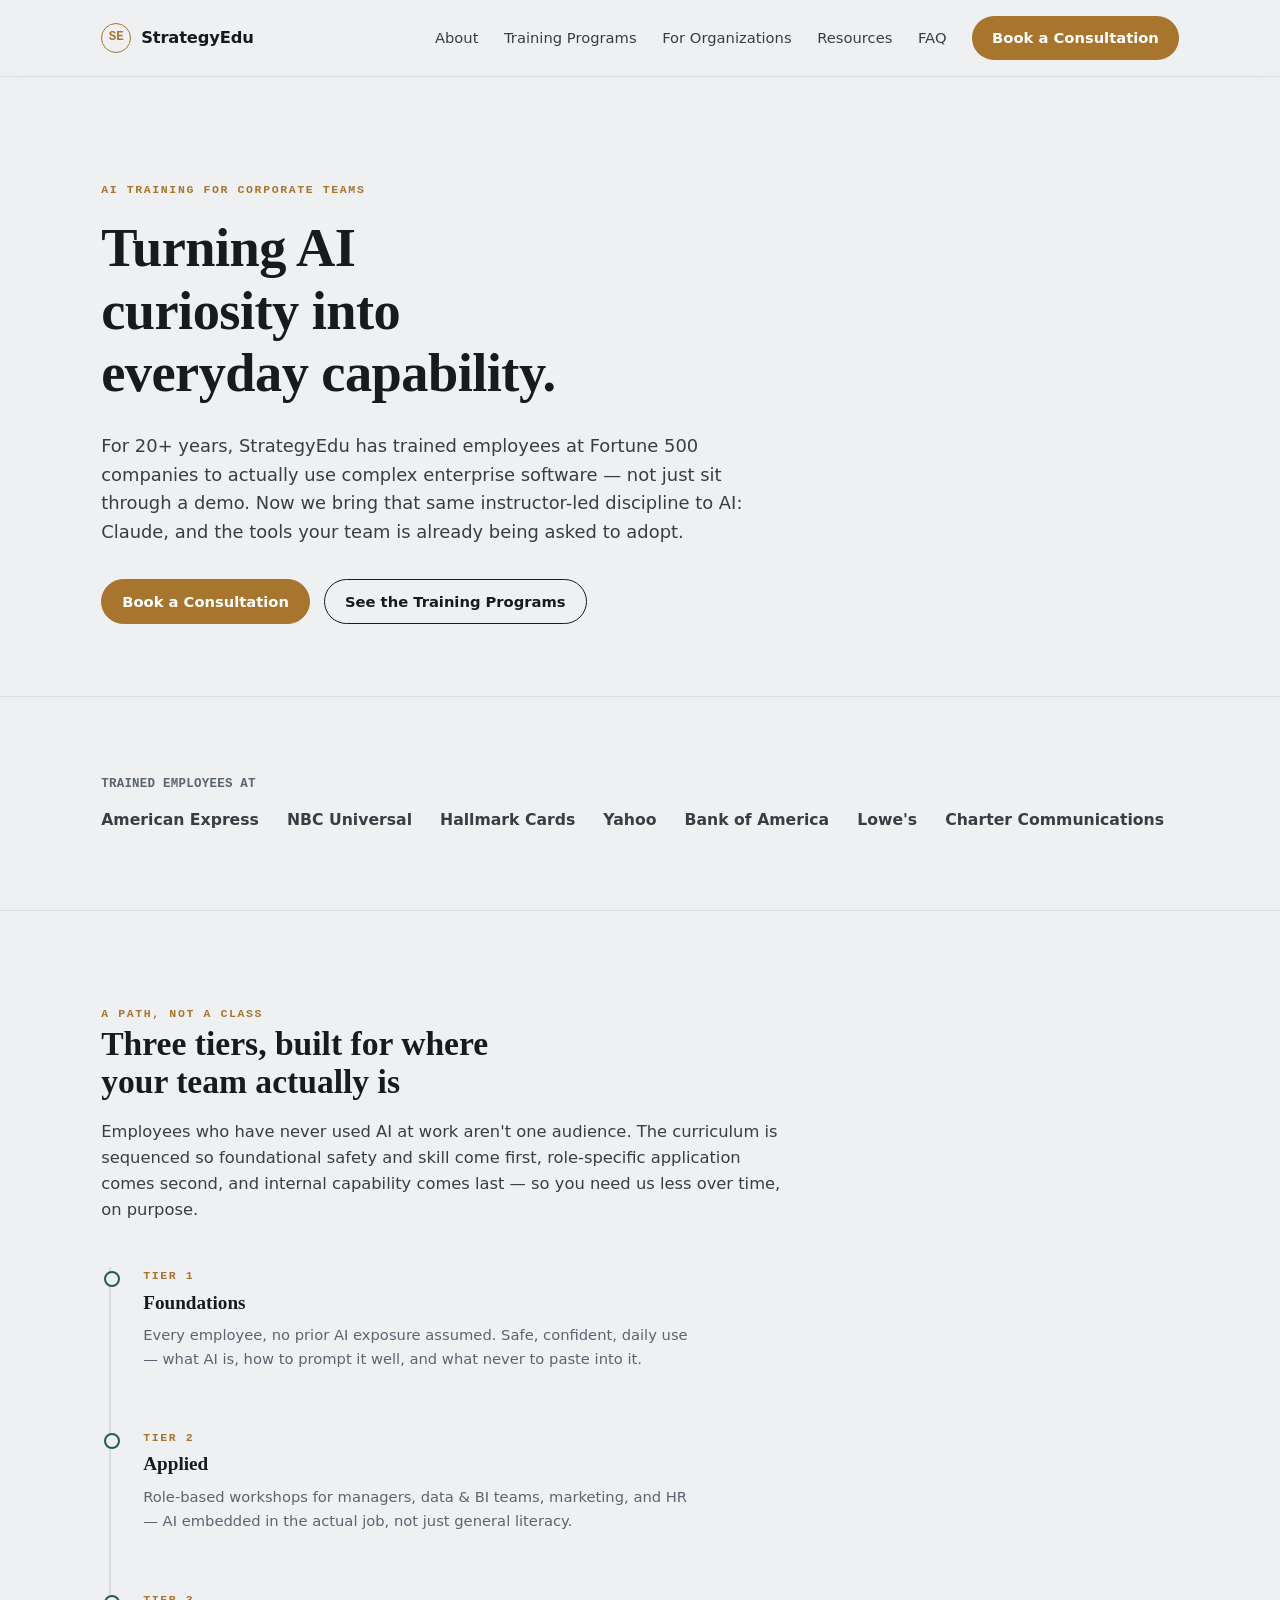
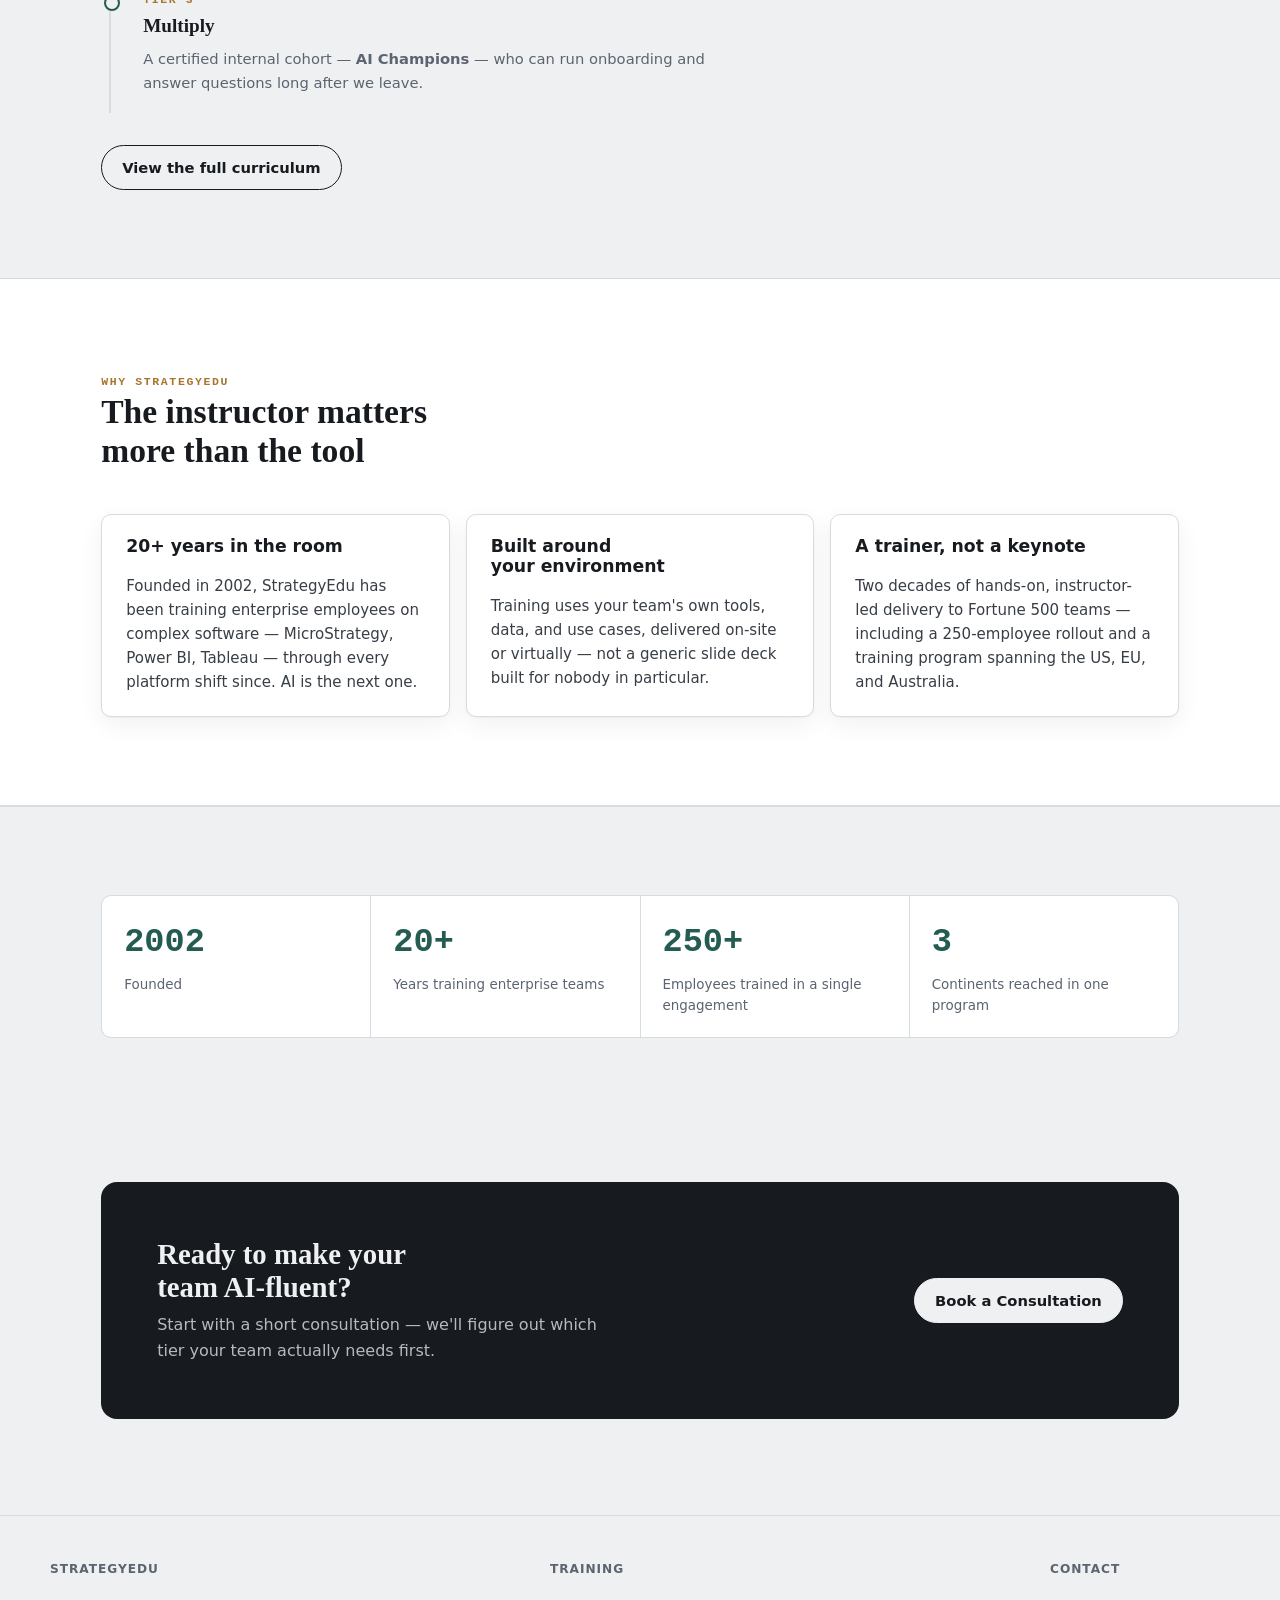
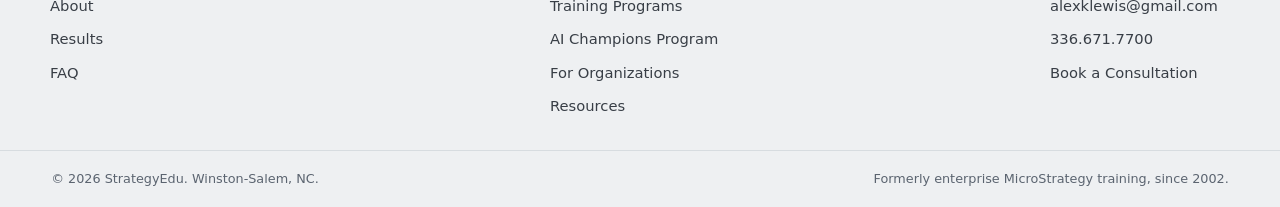
==== index.html @ 1c4f2be1 "Build the full StrategyEdu AI training site (9 pages) Home, About, Training Programs, For Organizati" ====
<!doctype html>
<html lang="en">
<head>
<meta charset="utf-8">
<meta name="viewport" content="width=device-width, initial-scale=1">
<title>StrategyEdu — AI Training for Corporate Teams</title>
<meta name="description" content="AI training for corporate employees, built on 20+ years of enterprise software training experience. Foundations, role-based, and train-the-trainer programs.">
<link rel="stylesheet" href="assets/css/style.css">
</head>
<body>

<header class="site-header">
  <div class="shell">
    <a class="brand" href="index.html"><span class="mark">SE</span>StrategyEdu</a>
    <button class="nav-toggle" aria-label="Toggle navigation" aria-expanded="false">
      <svg viewBox="0 0 24 24" fill="none" stroke="currentColor" stroke-width="2"><path d="M3 6h18M3 12h18M3 18h18"/></svg>
    </button>
    <nav class="primary-nav">
      <a href="about.html">About</a>
      <a href="training-programs.html">Training Programs</a>
      <a href="for-organizations.html">For Organizations</a>
      <a href="resources.html">Resources</a>
      <a href="faq.html">FAQ</a>
      <a class="btn accent" href="contact.html">Book a Consultation</a>
    </nav>
  </div>
</header>

<main>

  <section class="hero">
    <div class="shell">
      <span class="eyebrow">AI Training for Corporate Teams</span>
      <h1 class="serif">Turning AI curiosity into everyday capability.</h1>
      <p class="dek">For 20+ years, StrategyEdu has trained employees at Fortune 500 companies to actually use complex enterprise software — not just sit through a demo. Now we bring that same instructor-led discipline to AI: Claude, and the tools your team is already being asked to adopt.</p>
      <div class="cta-row">
        <a class="btn accent" href="contact.html">Book a Consultation</a>
        <a class="btn" href="training-programs.html">See the Training Programs</a>
      </div>
    </div>
  </section>

  <section class="block tight divider-top">
    <div class="shell">
      <div class="proof-strip">
        <span class="label eyebrow">Trained employees at</span>
        <div class="logos">
          <span>American Express</span>
          <span>NBC Universal</span>
          <span>Hallmark Cards</span>
          <span>Yahoo</span>
          <span>Bank of America</span>
          <span>Lowe's</span>
          <span>Charter Communications</span>
        </div>
      </div>
    </div>
  </section>

  <section class="block divider-top">
    <div class="shell">
      <div class="block-head">
        <span class="eyebrow">A path, not a class</span>
        <h2 class="serif">Three tiers, built for where your team actually is</h2>
        <p class="lede">Employees who have never used AI at work aren't one audience. The curriculum is sequenced so foundational safety and skill come first, role-specific application comes second, and internal capability comes last — so you need us less over time, on purpose.</p>
      </div>

      <div class="path-track">
        <div class="path-tier">
          <div class="tier-label"><span class="eyebrow">Tier 1</span></div>
          <h3 class="serif">Foundations</h3>
          <p class="who">Every employee, no prior AI exposure assumed. Safe, confident, daily use — what AI is, how to prompt it well, and what never to paste into it.</p>
        </div>
        <div class="path-tier">
          <div class="tier-label"><span class="eyebrow">Tier 2</span></div>
          <h3 class="serif">Applied</h3>
          <p class="who">Role-based workshops for managers, data &amp; BI teams, marketing, and HR — AI embedded in the actual job, not just general literacy.</p>
        </div>
        <div class="path-tier">
          <div class="tier-label"><span class="eyebrow">Tier 3</span></div>
          <h3 class="serif">Multiply</h3>
          <p class="who">A certified internal cohort — <strong>AI Champions</strong> — who can run onboarding and answer questions long after we leave.</p>
        </div>
      </div>

      <div class="cta-row" style="margin-top: 32px;">
        <a class="btn" href="training-programs.html">View the full curriculum</a>
      </div>
    </div>
  </section>

  <section class="block shaded">
    <div class="shell">
      <div class="block-head">
        <span class="eyebrow">Why StrategyEdu</span>
        <h2 class="serif">The instructor matters more than the tool</h2>
      </div>
      <div class="card-grid cols-3">
        <div class="card">
          <h3>20+ years in the room</h3>
          <p>Founded in 2002, StrategyEdu has been training enterprise employees on complex software — MicroStrategy, Power BI, Tableau — through every platform shift since. AI is the next one.</p>
        </div>
        <div class="card">
          <h3>Built around your environment</h3>
          <p>Training uses your team's own tools, data, and use cases, delivered on-site or virtually — not a generic slide deck built for nobody in particular.</p>
        </div>
        <div class="card">
          <h3>A trainer, not a keynote</h3>
          <p>Two decades of hands-on, instructor-led delivery to Fortune 500 teams — including a 250-employee rollout and a training program spanning the US, EU, and Australia.</p>
        </div>
      </div>
    </div>
  </section>

  <section class="block divider-top">
    <div class="shell">
      <div class="stat-row">
        <div class="stat"><div class="n">2002</div><div class="k">Founded</div></div>
        <div class="stat"><div class="n">20+</div><div class="k">Years training enterprise teams</div></div>
        <div class="stat"><div class="n">250+</div><div class="k">Employees trained in a single engagement</div></div>
        <div class="stat"><div class="n">3</div><div class="k">Continents reached in one program</div></div>
      </div>
    </div>
  </section>

  <section class="block tight">
    <div class="shell">
      <div class="cta-banner">
        <div>
          <h2 class="serif">Ready to make your team AI-fluent?</h2>
          <p>Start with a short consultation — we'll figure out which tier your team actually needs first.</p>
        </div>
        <a class="btn primary" href="contact.html">Book a Consultation</a>
      </div>
    </div>
  </section>

</main>

<footer class="site-footer">
  <div class="shell">
    <div class="col">
      <h5>StrategyEdu</h5>
      <a href="about.html">About</a>
      <a href="results.html">Results</a>
      <a href="faq.html">FAQ</a>
    </div>
    <div class="col">
      <h5>Training</h5>
      <a href="training-programs.html">Training Programs</a>
      <a href="ai-champions.html">AI Champions Program</a>
      <a href="for-organizations.html">For Organizations</a>
      <a href="resources.html">Resources</a>
    </div>
    <div class="col">
      <h5>Contact</h5>
      <a href="mailto:alexklewis@gmail.com">alexklewis@gmail.com</a>
      <a href="tel:+13366717700">336.671.7700</a>
      <a href="contact.html">Book a Consultation</a>
    </div>
  </div>
  <div class="foot-bottom">
    <span>&copy; 2026 StrategyEdu. Winston-Salem, NC.</span>
    <span>Formerly enterprise MicroStrategy training, since 2002.</span>
  </div>
</footer>

<script src="assets/js/main.js"></script>
</body>
</html>
---- assets/css/style.css ----
/* StrategyEdu — shared design system */

:root {
  --paper: #EEF0F2;
  --paper-raised: #FFFFFF;
  --ink: #171A1E;
  --ink-soft: #383E46;
  --muted: #5B6470;
  --accent: #A8752E;
  --accent-soft: #E7D9BE;
  --accent2: #245C52;
  --accent2-soft: #D3E4E0;
  --line: #D7DCE0;
  --line-strong: #B9C0C7;
  --shadow: 0 1px 2px rgba(23,26,30,0.04), 0 8px 24px rgba(23,26,30,0.06);
  --radius: 10px;
  --content-w: 1180px;
}

@media (prefers-color-scheme: dark) {
  :root {
    --paper: #14171A;
    --paper-raised: #1B1F23;
    --ink: #ECE9E2;
    --ink-soft: #C9C5BC;
    --muted: #9A9690;
    --accent: #D9A559;
    --accent-soft: #3A311F;
    --accent2: #4FA394;
    --accent2-soft: #1D302C;
    --line: #2A2E33;
    --line-strong: #383D43;
    --shadow: 0 1px 2px rgba(0,0,0,0.3), 0 8px 24px rgba(0,0,0,0.35);
  }
}

* { box-sizing: border-box; }
html { scroll-behavior: smooth; }
body {
  margin: 0;
  background: var(--paper);
  color: var(--ink);
  font-family: -apple-system, BlinkMacSystemFont, "Segoe UI", system-ui, sans-serif;
  line-height: 1.6;
  -webkit-font-smoothing: antialiased;
  overflow-x: hidden;
}

::selection { background: var(--accent-soft); color: var(--ink); }

img { max-width: 100%; display: block; }

a { color: var(--accent2); text-decoration: none; border-bottom: 1px solid currentColor; }
a:hover { opacity: 0.8; }
a:focus-visible, button:focus-visible, input:focus-visible, textarea:focus-visible, summary:focus-visible {
  outline: 2px solid var(--accent2);
  outline-offset: 3px;
}

.serif {
  font-family: "Iowan Old Style", "Palatino Linotype", "Book Antiqua", Georgia, ui-serif, serif;
}
.mono {
  font-family: ui-monospace, "SF Mono", "Cascadia Code", "Roboto Mono", monospace;
}

.eyebrow {
  font-family: ui-monospace, "SF Mono", "Cascadia Code", monospace;
  font-size: 0.72rem;
  letter-spacing: 0.14em;
  text-transform: uppercase;
  color: var(--accent);
  font-weight: 600;
}

h1, h2, h3, h4 { text-wrap: balance; margin: 0 0 0.5em; font-weight: 600; line-height: 1.15; }
p { margin: 0 0 1em; max-width: 68ch; }
p.wide { max-width: none; }

.shell {
  max-width: var(--content-w);
  margin: 0 auto;
  padding: 0 clamp(20px, 4vw, 56px);
}

/* ---------- Header / nav ---------- */
.site-header {
  position: sticky;
  top: 0;
  z-index: 50;
  background: color-mix(in srgb, var(--paper) 88%, transparent);
  backdrop-filter: blur(10px);
  border-bottom: 1px solid var(--line);
}
.site-header .shell {
  display: flex;
  align-items: center;
  justify-content: space-between;
  gap: 24px;
  padding-top: 16px;
  padding-bottom: 16px;
}
.brand {
  display: flex;
  align-items: center;
  gap: 10px;
  border: none;
  color: var(--ink);
  font-weight: 600;
  font-size: 1.02rem;
  letter-spacing: -0.01em;
}
.brand .mark {
  width: 30px; height: 30px; border-radius: 50%;
  border: 1.5px solid var(--accent);
  display: flex; align-items: center; justify-content: center;
  color: var(--accent);
  font-family: ui-monospace, monospace;
  font-size: 0.78rem;
  flex: none;
}
nav.primary-nav {
  display: flex;
  align-items: center;
  gap: clamp(14px, 2vw, 28px);
}
nav.primary-nav a {
  border: none;
  color: var(--ink-soft);
  font-size: 0.92rem;
  white-space: nowrap;
}
nav.primary-nav a:hover, nav.primary-nav a[aria-current="page"] { color: var(--ink); }
nav.primary-nav a[aria-current="page"] { color: var(--accent2); font-weight: 600; }

.btn {
  display: inline-flex;
  align-items: center;
  gap: 8px;
  border: 1px solid var(--ink);
  border-radius: 999px;
  padding: 10px 20px;
  font-size: 0.92rem;
  font-weight: 600;
  color: var(--ink);
  white-space: nowrap;
}
.btn.primary { background: var(--ink); color: var(--paper); }
.btn.primary:hover { opacity: 0.85; }
.btn.accent { background: var(--accent); border-color: var(--accent); color: #fff; }
.btn.accent:hover { opacity: 0.88; }

.nav-toggle {
  display: none;
  border: 1px solid var(--line-strong);
  background: var(--paper-raised);
  border-radius: 8px;
  width: 40px; height: 40px;
  align-items: center; justify-content: center;
  color: var(--ink);
  cursor: pointer;
}
.nav-toggle svg { width: 18px; height: 18px; }

@media (max-width: 880px) {
  .nav-toggle { display: inline-flex; }
  nav.primary-nav {
    position: absolute;
    top: 100%; left: 0; right: 0;
    flex-direction: column;
    align-items: stretch;
    background: var(--paper-raised);
    border-bottom: 1px solid var(--line);
    padding: 8px clamp(20px, 4vw, 56px) 20px;
    gap: 4px;
    display: none;
  }
  nav.primary-nav.open { display: flex; }
  nav.primary-nav a, nav.primary-nav .btn { padding: 10px 0; }
  nav.primary-nav .btn { justify-content: center; margin-top: 8px; }
}

/* ---------- Hero ---------- */
.hero {
  padding: clamp(48px, 9vw, 104px) 0 clamp(40px, 6vw, 72px);
}
.hero .eyebrow { display: block; margin-bottom: 18px; }
.hero h1 {
  font-size: clamp(2.1rem, 5vw, 3.4rem);
  max-width: 18ch;
  letter-spacing: -0.01em;
}
.hero .dek {
  margin-top: 18px;
  max-width: 60ch;
  font-size: 1.12rem;
  color: var(--ink-soft);
}
.hero .cta-row { margin-top: 32px; display: flex; gap: 14px; flex-wrap: wrap; }

/* ---------- Page header (non-home) ---------- */
.page-header {
  padding: clamp(40px, 7vw, 76px) 0 clamp(32px, 5vw, 48px);
  border-bottom: 1px solid var(--line);
}
.page-header .eyebrow { display: block; margin-bottom: 16px; }
.page-header h1 { font-size: clamp(1.9rem, 4vw, 2.7rem); max-width: 20ch; }
.page-header .dek { margin-top: 16px; max-width: 62ch; font-size: 1.05rem; color: var(--ink-soft); }

/* ---------- Sections ---------- */
section.block { padding: clamp(48px, 7vw, 88px) 0; }
section.block.tight { padding: clamp(32px, 5vw, 56px) 0; }
section.block.divider-top { border-top: 1px solid var(--line); }
section.block.shaded { background: var(--paper-raised); border-top: 1px solid var(--line); border-bottom: 1px solid var(--line); }
.block-head { margin-bottom: clamp(28px, 4vw, 44px); }
.block-head h2 { font-size: clamp(1.5rem, 3vw, 2.1rem); max-width: 26ch; }
.block-head .lede { margin-top: 14px; max-width: 66ch; color: var(--ink-soft); font-size: 1.02rem; }

/* ---------- Proof strip ---------- */
.proof-strip {
  display: flex;
  flex-wrap: wrap;
  gap: 12px 32px;
  align-items: center;
  padding: 22px 0;
}
.proof-strip .label { font-size: 0.78rem; color: var(--muted); letter-spacing: 0.02em; }
.proof-strip .logos { display: flex; flex-wrap: wrap; gap: 10px 28px; }
.proof-strip .logos span { font-weight: 600; color: var(--ink-soft); font-size: 0.98rem; }

/* ---------- Cards ---------- */
.card-grid { display: grid; grid-template-columns: repeat(auto-fit, minmax(240px, 1fr)); gap: 16px; }
.card-grid.cols-3 { grid-template-columns: repeat(3, 1fr); }
@media (max-width: 880px) { .card-grid.cols-3 { grid-template-columns: repeat(auto-fit, minmax(240px, 1fr)); } }

.card {
  background: var(--paper-raised);
  border: 1px solid var(--line);
  border-radius: var(--radius);
  padding: 22px 24px;
  box-shadow: var(--shadow);
  display: flex; flex-direction: column; gap: 8px;
}
.card h3 { font-size: 1.08rem; }
.card p { font-size: 0.94rem; color: var(--ink-soft); margin: 0; }

/* ---------- Path / tier track (used on Home + Training Programs) ---------- */
.path-track { display: flex; flex-direction: column; gap: 0; border-left: 2px solid var(--line); margin-left: 8px; }
.path-tier { position: relative; padding: 0 0 44px 32px; }
.path-tier:last-child { padding-bottom: 4px; }
.path-tier::before {
  content: ''; position: absolute; left: -7px; top: 4px;
  width: 12px; height: 12px; border-radius: 50%;
  background: var(--paper); border: 2px solid var(--accent2);
}
.path-tier .tier-label { display: flex; align-items: baseline; gap: 10px; flex-wrap: wrap; }
.path-tier h3 { font-size: 1.2rem; margin-top: 6px; }
.path-tier .who { color: var(--muted); font-size: 0.92rem; margin-top: 4px; max-width: 60ch; }

.course-grid { margin-top: 18px; display: grid; grid-template-columns: repeat(auto-fill, minmax(260px, 1fr)); gap: 14px; }
.course-card {
  background: var(--paper-raised); border: 1px solid var(--line); border-radius: var(--radius);
  padding: 18px 20px; box-shadow: var(--shadow); display: flex; flex-direction: column; gap: 8px; position: relative;
}
.course-card .code { font-family: ui-monospace, monospace; font-size: 0.72rem; color: var(--accent2); letter-spacing: 0.04em; }
.course-card h4 { font-size: 1rem; margin: 0; }
.course-card p { font-size: 0.88rem; color: var(--ink-soft); margin: 0; }
.course-card .dur { margin-top: auto; padding-top: 8px; border-top: 1px dashed var(--line); font-size: 0.78rem; color: var(--muted); font-family: ui-monospace, monospace; }
.course-card.flagship { border-color: var(--accent); }
.course-card.flagship::after {
  content: 'Start here'; position: absolute; top: -10px; right: 14px;
  background: var(--accent); color: #fff;
  font-family: ui-monospace, monospace; font-size: 0.6rem; letter-spacing: 0.08em; text-transform: uppercase;
  padding: 3px 8px; border-radius: 4px;
}

/* ---------- Thesis pull-quote ---------- */
.thesis {
  border-left: 3px solid var(--accent);
  padding: 4px 0 4px 24px;
  font-family: "Iowan Old Style", "Palatino Linotype", Georgia, serif;
  font-size: clamp(1.1rem, 2vw, 1.35rem);
  line-height: 1.55;
  color: var(--ink);
  max-width: 58ch;
}
.thesis footer { margin-top: 14px; font-family: -apple-system, sans-serif; font-size: 0.85rem; color: var(--muted); border: none; }

/* ---------- Timeline (About) ---------- */
.timeline { display: flex; flex-direction: column; gap: 0; border-left: 2px solid var(--line); margin-left: 4px; }
.tl-item { position: relative; padding: 0 0 30px 28px; }
.tl-item:last-child { padding-bottom: 0; }
.tl-item::before {
  content: ''; position: absolute; left: -6px; top: 3px;
  width: 10px; height: 10px; border-radius: 50%;
  background: var(--accent2);
}
.tl-item .yr { font-family: ui-monospace, monospace; font-size: 0.78rem; color: var(--accent2); }
.tl-item h4 { font-size: 1rem; margin: 4px 0 4px; }
.tl-item p { font-size: 0.92rem; color: var(--ink-soft); margin: 0; }

/* ---------- Stat row ---------- */
.stat-row { display: grid; grid-template-columns: repeat(auto-fit, minmax(160px, 1fr)); gap: 1px; background: var(--line); border: 1px solid var(--line); border-radius: var(--radius); overflow: hidden; }
.stat { background: var(--paper-raised); padding: 20px 22px; }
.stat .n { font-size: clamp(1.5rem, 3vw, 2.1rem); font-weight: 700; font-family: ui-monospace, monospace; color: var(--accent2); }
.stat .k { margin-top: 4px; font-size: 0.84rem; color: var(--muted); }

/* ---------- FAQ (details/summary) ---------- */
.faq-list { display: flex; flex-direction: column; gap: 10px; }
.faq-item { background: var(--paper-raised); border: 1px solid var(--line); border-radius: var(--radius); padding: 4px 22px; }
.faq-item summary {
  cursor: pointer; padding: 16px 0; font-weight: 600; font-size: 1rem;
  list-style: none; display: flex; justify-content: space-between; align-items: center; gap: 16px;
}
.faq-item summary::-webkit-details-marker { display: none; }
.faq-item summary::after { content: '+'; font-family: ui-monospace, monospace; color: var(--accent); font-size: 1.2rem; flex: none; }
.faq-item[open] summary::after { content: '\2212'; }
.faq-item .answer { padding: 0 0 18px; color: var(--ink-soft); font-size: 0.95rem; }
.faq-item .answer p:last-child { margin-bottom: 0; }

/* ---------- CTA banner ---------- */
.cta-banner {
  background: var(--ink); color: var(--paper);
  border-radius: 16px;
  padding: clamp(32px, 6vw, 56px);
  display: flex; flex-wrap: wrap; align-items: center; justify-content: space-between; gap: 24px;
}
.cta-banner h2 { color: var(--paper); font-size: clamp(1.3rem, 2.6vw, 1.8rem); max-width: 26ch; margin: 0; }
.cta-banner p { color: color-mix(in srgb, var(--paper) 75%, transparent); margin: 8px 0 0; max-width: 46ch; }
.cta-banner .btn.primary { background: var(--paper); color: var(--ink); border-color: var(--paper); }

/* ---------- Forms ---------- */
form.contact-form { display: flex; flex-direction: column; gap: 18px; max-width: 560px; }
.field { display: flex; flex-direction: column; gap: 6px; }
.field label { font-size: 0.84rem; font-weight: 600; color: var(--ink-soft); }
.field .hint { font-size: 0.78rem; color: var(--muted); }
.field input, .field select, .field textarea {
  font: inherit; padding: 11px 14px; border-radius: 8px; border: 1px solid var(--line-strong);
  background: var(--paper-raised); color: var(--ink);
}
.field textarea { resize: vertical; min-height: 110px; }
.field-row { display: grid; grid-template-columns: 1fr 1fr; gap: 18px; }
@media (max-width: 560px) { .field-row { grid-template-columns: 1fr; } }

/* ---------- List with dash markers ---------- */
.dash-list { list-style: none; margin: 0; padding: 0; display: flex; flex-direction: column; gap: 10px; }
.dash-list li { position: relative; padding-left: 18px; font-size: 0.96rem; color: var(--ink-soft); }
.dash-list li::before { content: '\2014'; position: absolute; left: 0; color: var(--line-strong); }

/* ---------- Numbered steps ---------- */
.steps { counter-reset: step; display: flex; flex-direction: column; gap: 0; border-top: 1px solid var(--line); }
.step { counter-increment: step; display: grid; grid-template-columns: 44px 1fr; gap: 18px; padding: 22px 0; border-bottom: 1px solid var(--line); }
.step::before {
  content: counter(step, decimal-leading-zero);
  font-family: ui-monospace, monospace; color: var(--accent); font-size: 0.9rem; padding-top: 2px;
}
.step h4 { font-size: 1.05rem; margin: 0; }
.step p { margin: 6px 0 0; font-size: 0.94rem; color: var(--ink-soft); }

/* ---------- Footer ---------- */
.site-footer { border-top: 1px solid var(--line); margin-top: 40px; }
.site-footer .shell { padding: 44px 0 32px; display: flex; flex-wrap: wrap; gap: 32px; justify-content: space-between; }
.site-footer .col { display: flex; flex-direction: column; gap: 10px; min-width: 180px; }
.site-footer .col h5 { font-size: 0.76rem; letter-spacing: 0.08em; text-transform: uppercase; color: var(--muted); margin: 0 0 4px; }
.site-footer a { border: none; color: var(--ink-soft); font-size: 0.92rem; }
.site-footer a:hover { color: var(--ink); }
.foot-bottom {
  border-top: 1px solid var(--line);
  padding: 18px clamp(20px, 4vw, 56px);
  display: flex; justify-content: space-between; flex-wrap: wrap; gap: 8px;
  color: var(--muted); font-size: 0.8rem;
}

@media (prefers-reduced-motion: reduce) {
  html { scroll-behavior: auto; }
}
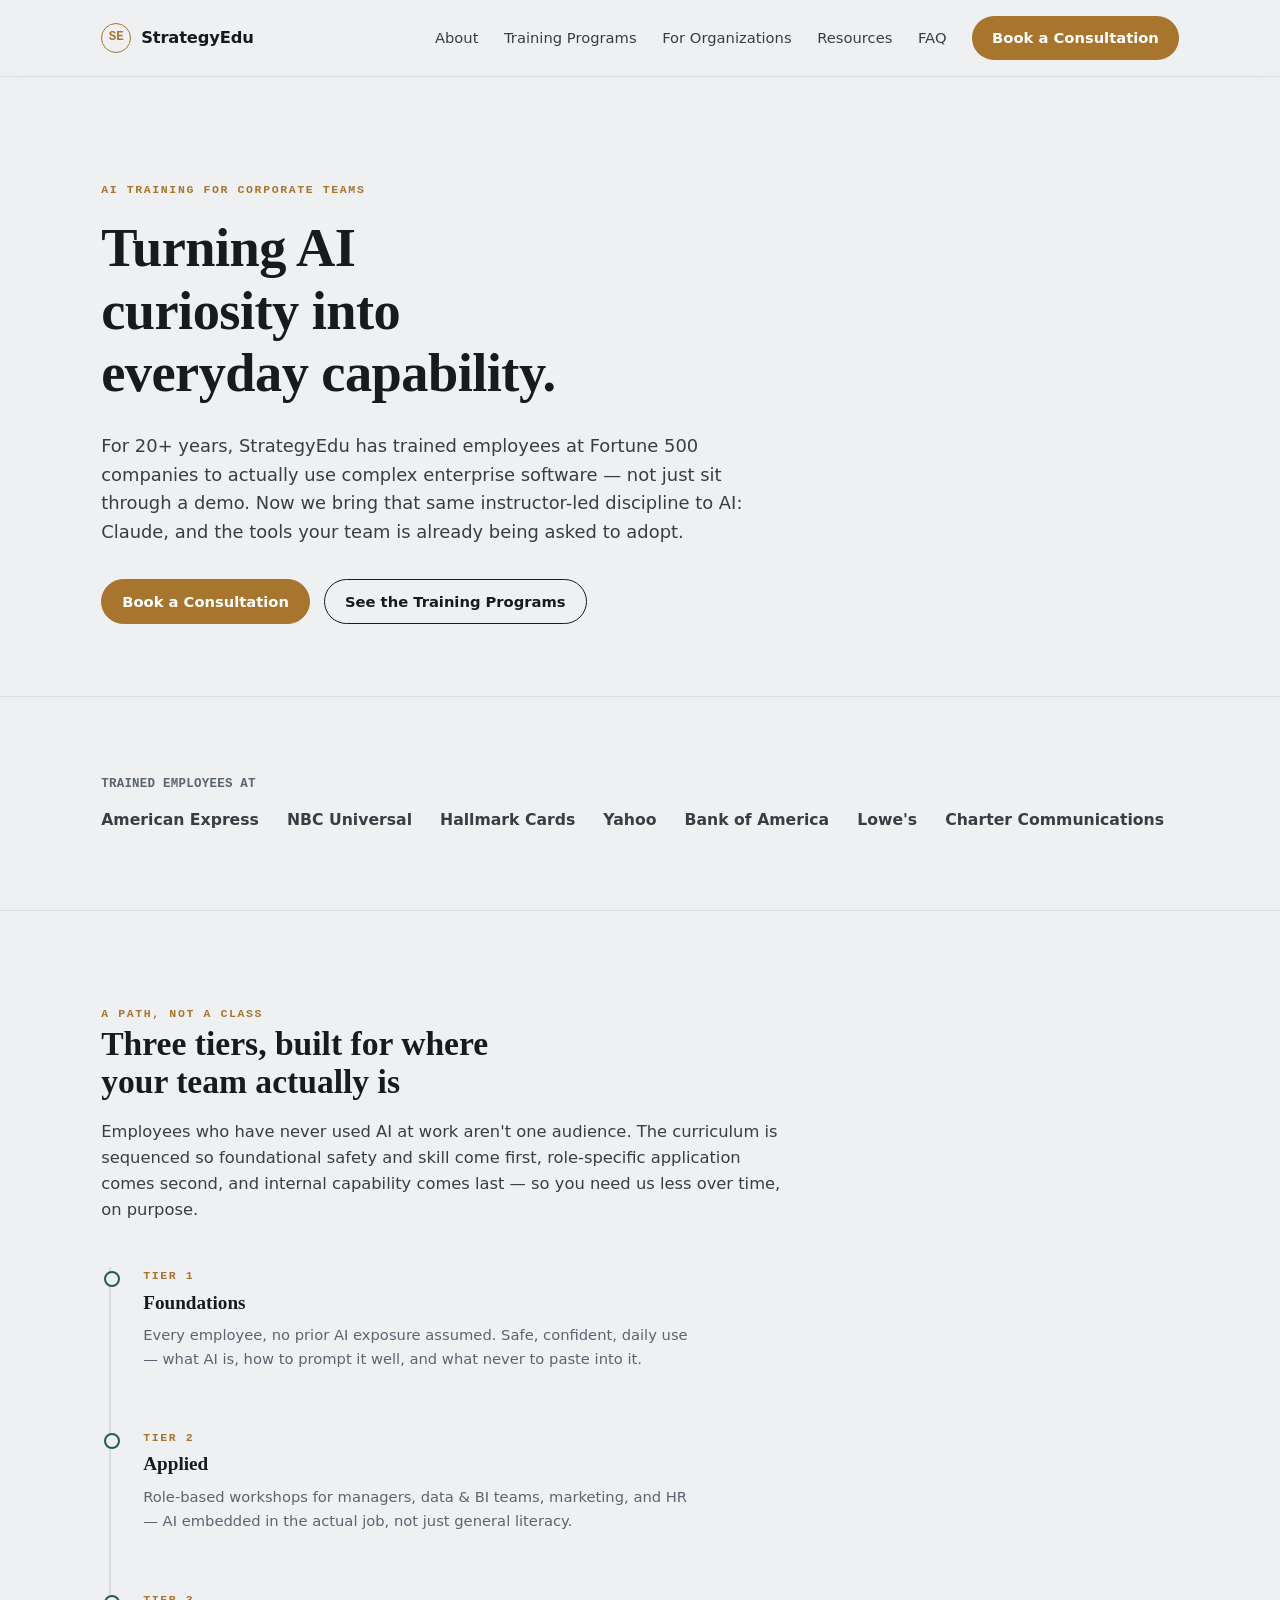
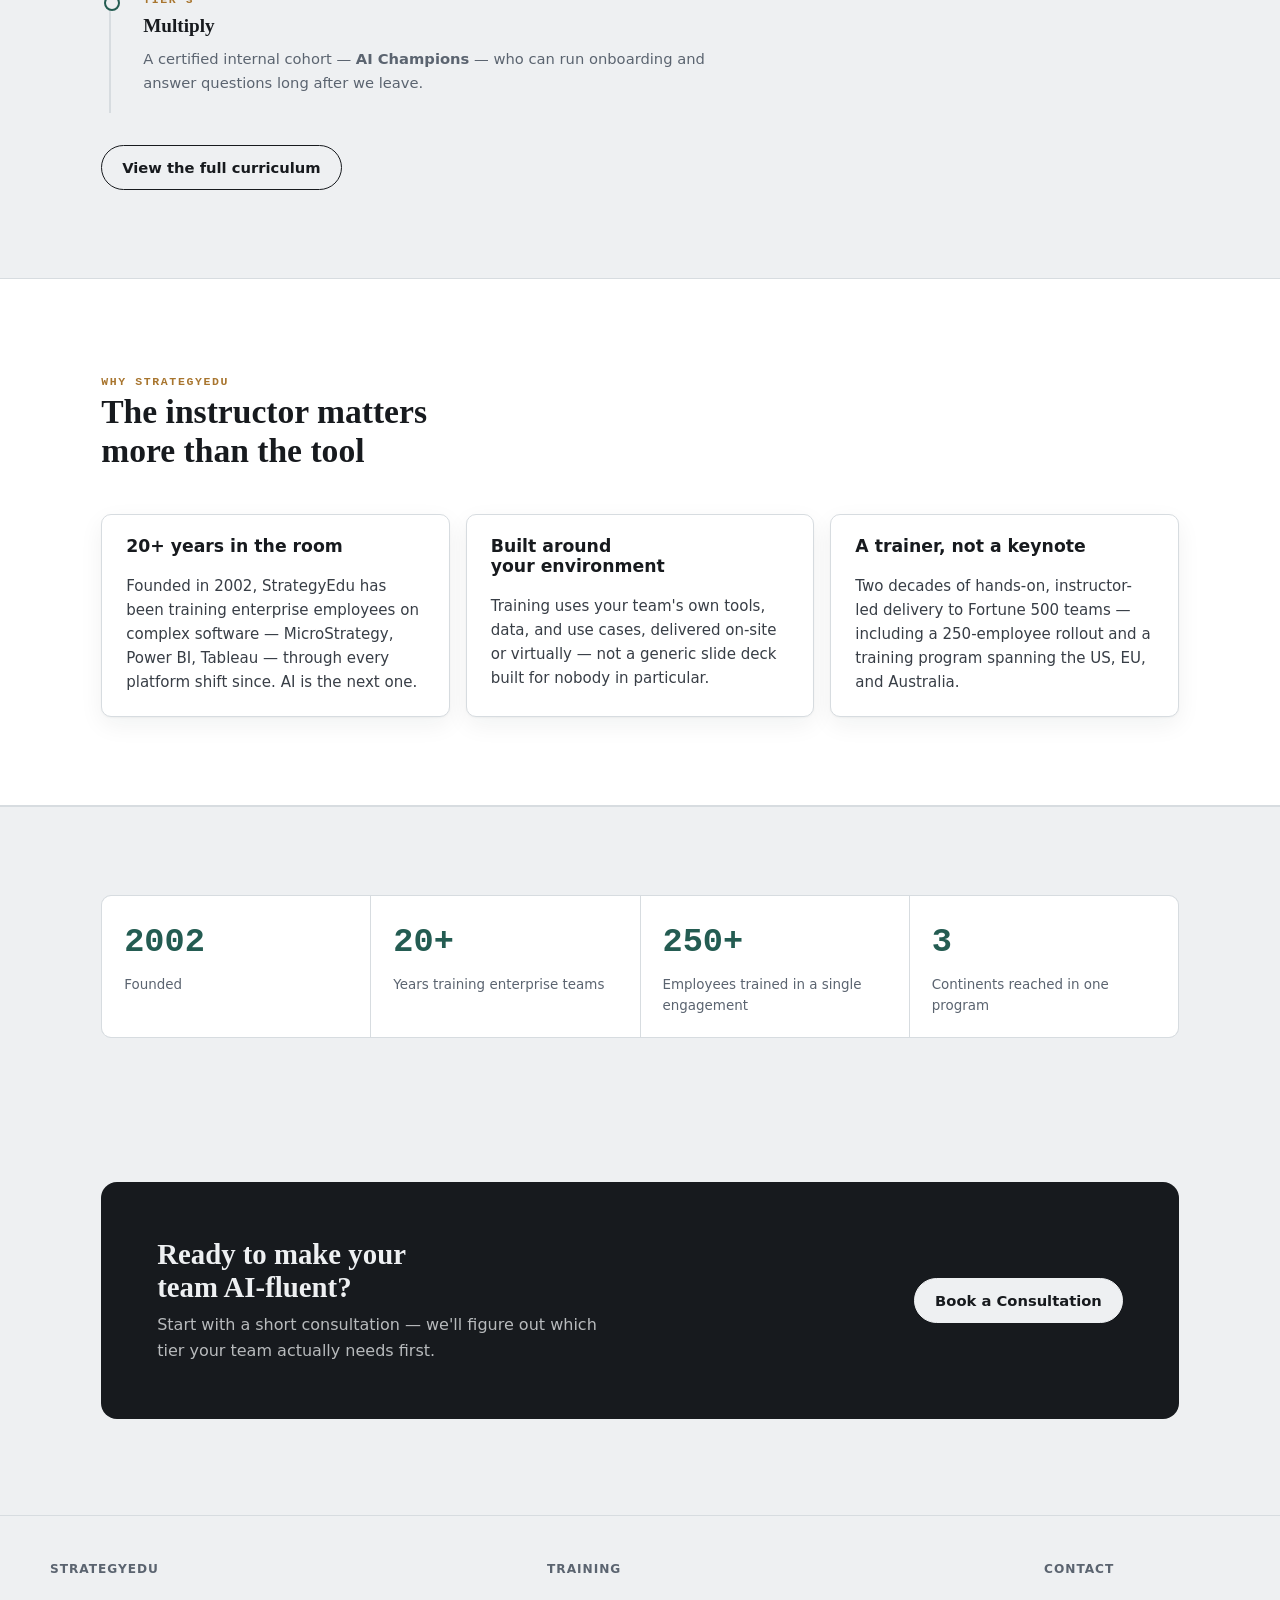
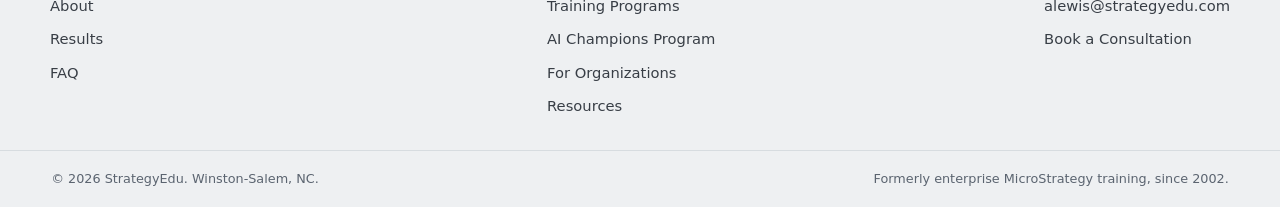
==== commit f70dd647: "Update contact email to alewis@strategyedu.com, remove phone number Co-Authored-By: Claude Sonnet 5 " ====
--- a/index.html
+++ b/index.html
@@ -154,8 +154,7 @@
     </div>
     <div class="col">
       <h5>Contact</h5>
-      <a href="mailto:alexklewis@gmail.com">alexklewis@gmail.com</a>
-      <a href="tel:+13366717700">336.671.7700</a>
+      <a href="mailto:alewis@strategyedu.com">alewis@strategyedu.com</a>
       <a href="contact.html">Book a Consultation</a>
     </div>
   </div>
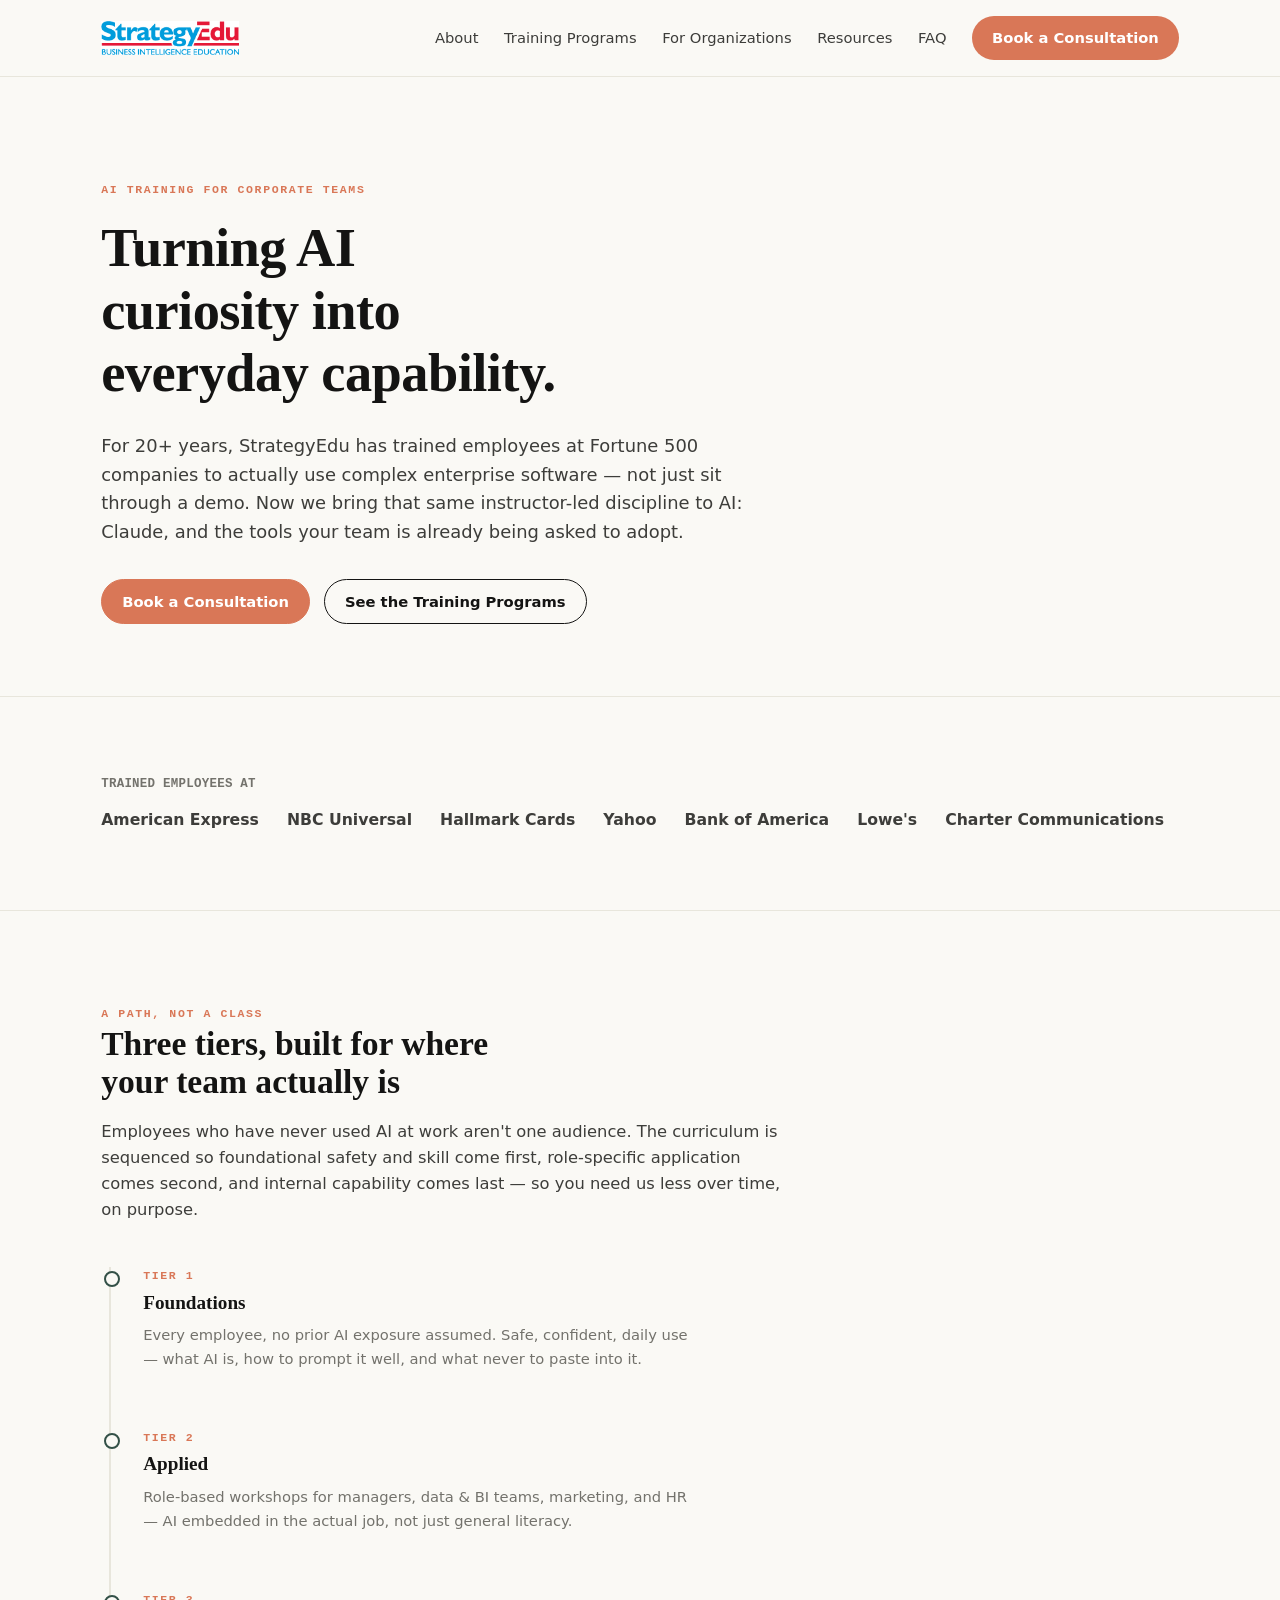
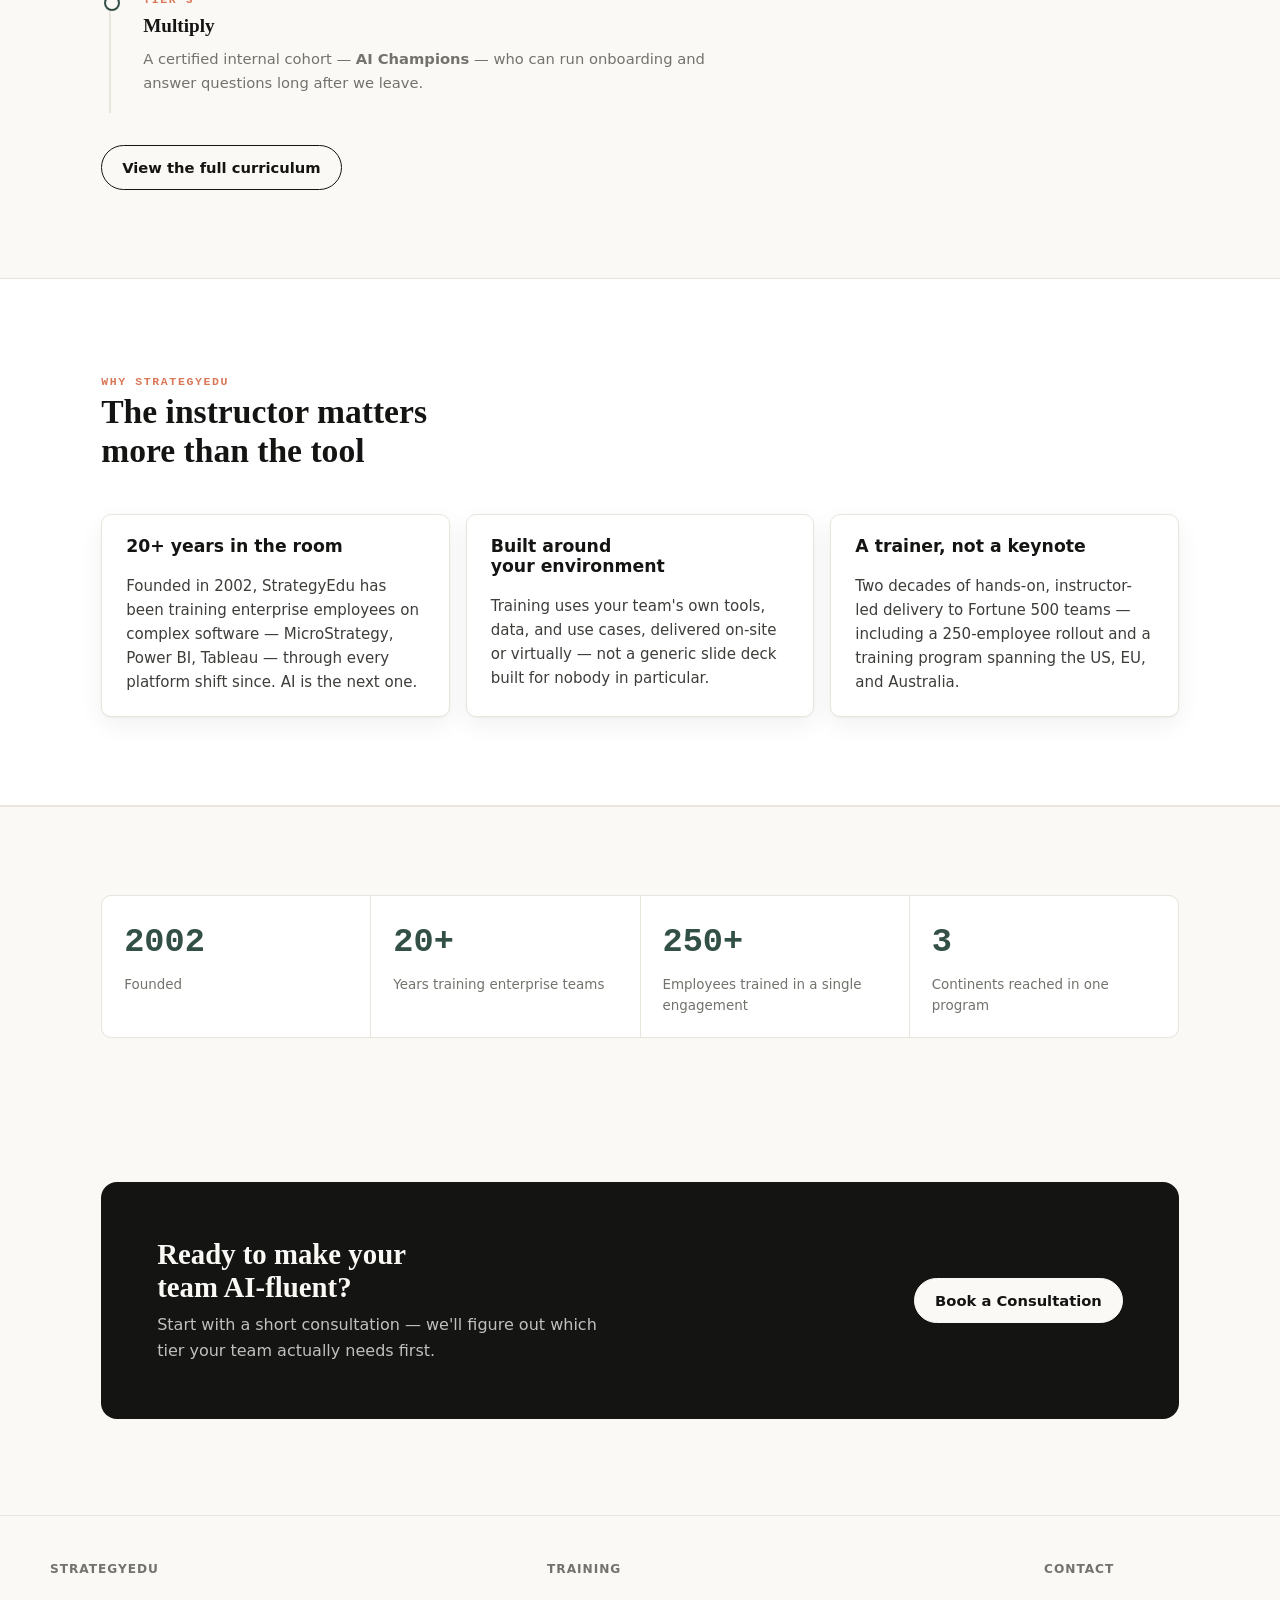
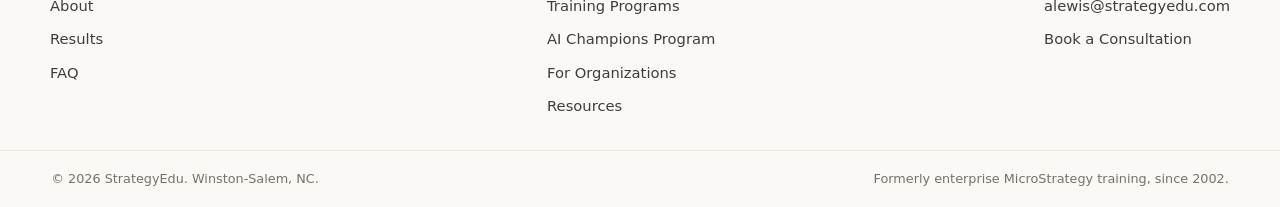
==== commit 2e620789: "Add StrategyEdu logo to header, restyle color scheme to match anthropic.com/learn - Add assets/img/s" ====
--- a/index.html
+++ b/index.html
@@ -11,7 +11,7 @@
 
 <header class="site-header">
   <div class="shell">
-    <a class="brand" href="index.html"><span class="mark">SE</span>StrategyEdu</a>
+    <a class="brand" href="index.html"><img src="assets/img/strategy-edu-logo.jpg" alt="StrategyEdu — Business Intelligence Education" width="164" height="40"></a>
     <button class="nav-toggle" aria-label="Toggle navigation" aria-expanded="false">
       <svg viewBox="0 0 24 24" fill="none" stroke="currentColor" stroke-width="2"><path d="M3 6h18M3 12h18M3 18h18"/></svg>
     </button>
--- a/assets/css/style.css
+++ b/assets/css/style.css
@@ -1,35 +1,35 @@
 /* StrategyEdu — shared design system */
 
 :root {
-  --paper: #EEF0F2;
+  --paper: #FAF9F5;
   --paper-raised: #FFFFFF;
-  --ink: #171A1E;
-  --ink-soft: #383E46;
-  --muted: #5B6470;
-  --accent: #A8752E;
-  --accent-soft: #E7D9BE;
-  --accent2: #245C52;
-  --accent2-soft: #D3E4E0;
-  --line: #D7DCE0;
-  --line-strong: #B9C0C7;
-  --shadow: 0 1px 2px rgba(23,26,30,0.04), 0 8px 24px rgba(23,26,30,0.06);
+  --ink: #141413;
+  --ink-soft: #3D3D3A;
+  --muted: #73726C;
+  --accent: #D97757;
+  --accent-soft: #F3DCD1;
+  --accent2: #335047;
+  --accent2-soft: #E8F0ED;
+  --line: #E8E6DC;
+  --line-strong: #D1CFC5;
+  --shadow: 0 1px 2px rgba(20,20,19,0.04), 0 8px 24px rgba(20,20,19,0.06);
   --radius: 10px;
   --content-w: 1180px;
 }
 
 @media (prefers-color-scheme: dark) {
   :root {
-    --paper: #14171A;
-    --paper-raised: #1B1F23;
-    --ink: #ECE9E2;
-    --ink-soft: #C9C5BC;
-    --muted: #9A9690;
-    --accent: #D9A559;
-    --accent-soft: #3A311F;
-    --accent2: #4FA394;
-    --accent2-soft: #1D302C;
-    --line: #2A2E33;
-    --line-strong: #383D43;
+    --paper: #191919;
+    --paper-raised: #232320;
+    --ink: #F5F4ED;
+    --ink-soft: #D1CFC5;
+    --muted: #9C9A92;
+    --accent: #E08F6B;
+    --accent-soft: #3A2A20;
+    --accent2: #6FB39E;
+    --accent2-soft: #20302B;
+    --line: #33332F;
+    --line-strong: #45443E;
     --shadow: 0 1px 2px rgba(0,0,0,0.3), 0 8px 24px rgba(0,0,0,0.35);
   }
 }
@@ -103,21 +103,16 @@
 .brand {
   display: flex;
   align-items: center;
-  gap: 10px;
   border: none;
   color: var(--ink);
   font-weight: 600;
   font-size: 1.02rem;
   letter-spacing: -0.01em;
 }
-.brand .mark {
-  width: 30px; height: 30px; border-radius: 50%;
-  border: 1.5px solid var(--accent);
-  display: flex; align-items: center; justify-content: center;
-  color: var(--accent);
-  font-family: ui-monospace, monospace;
-  font-size: 0.78rem;
-  flex: none;
+.brand img {
+  height: 34px;
+  width: auto;
+  display: block;
 }
 nav.primary-nav {
   display: flex;
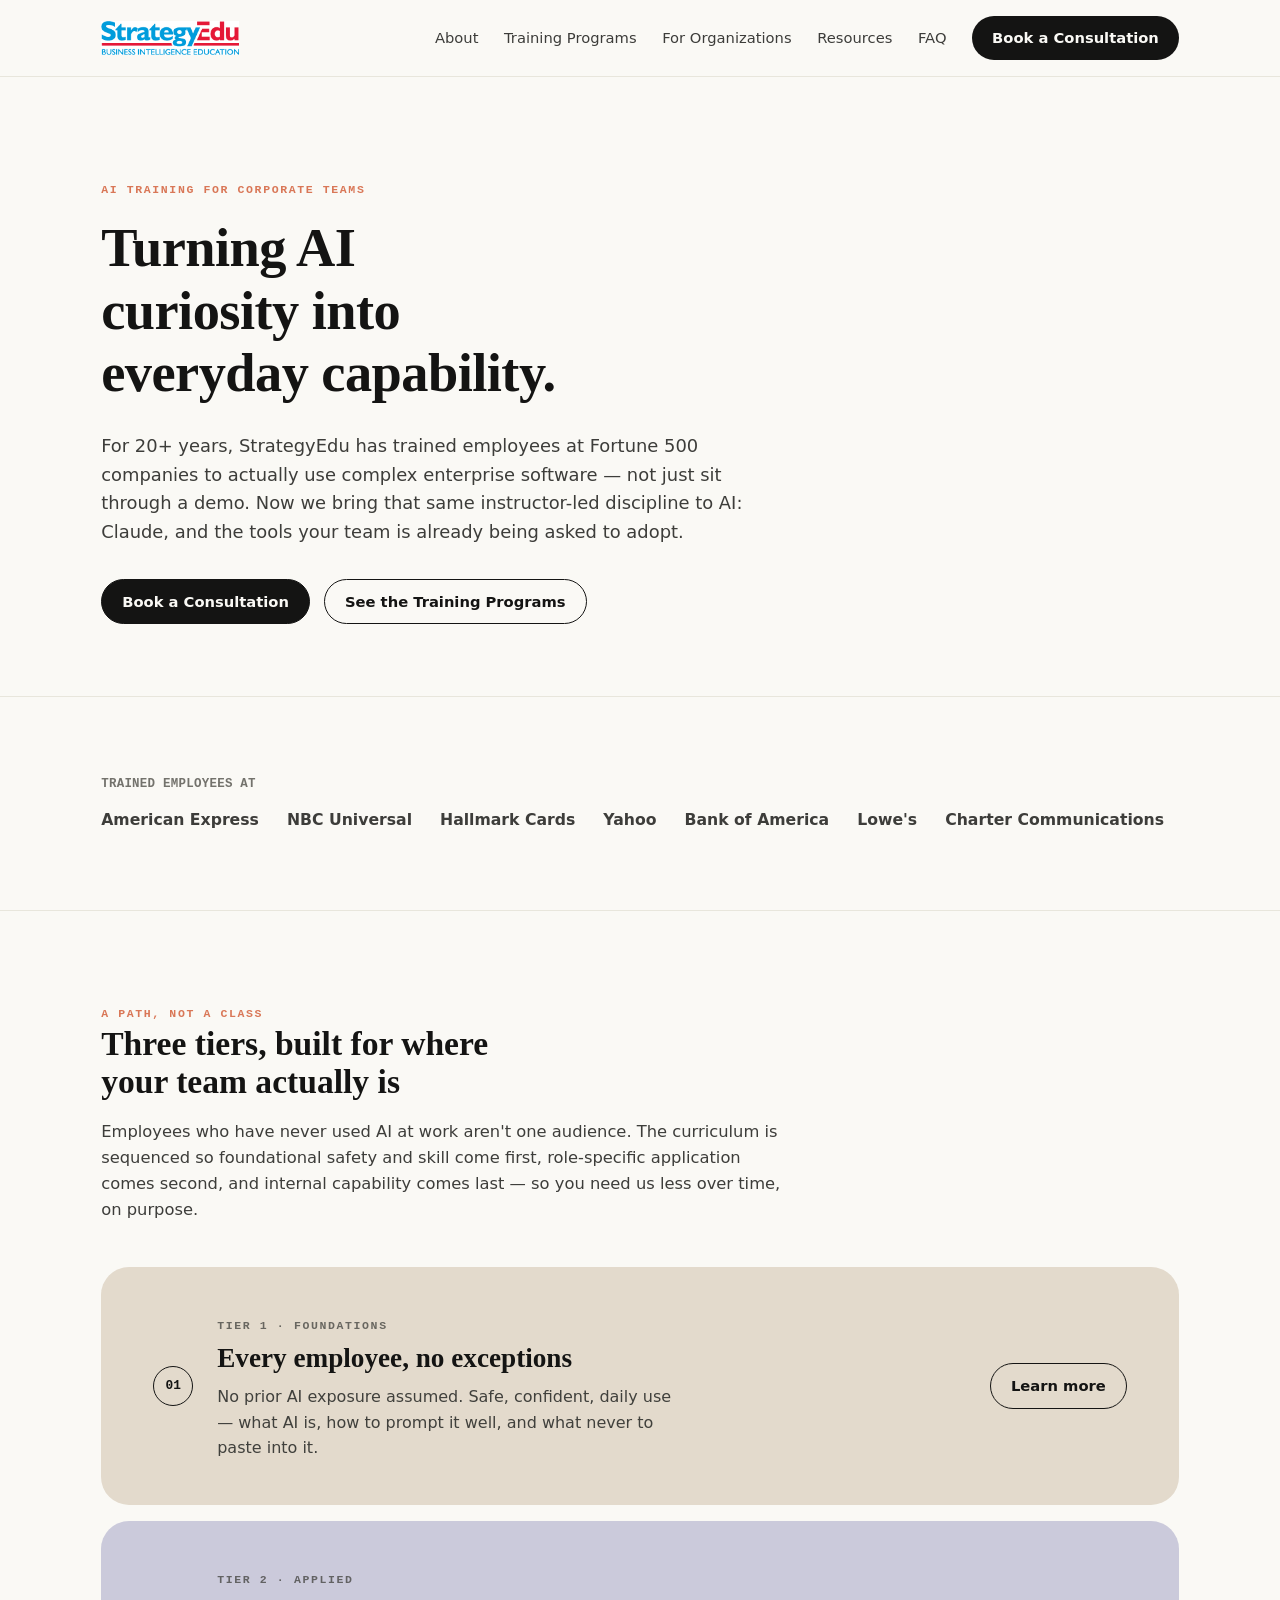
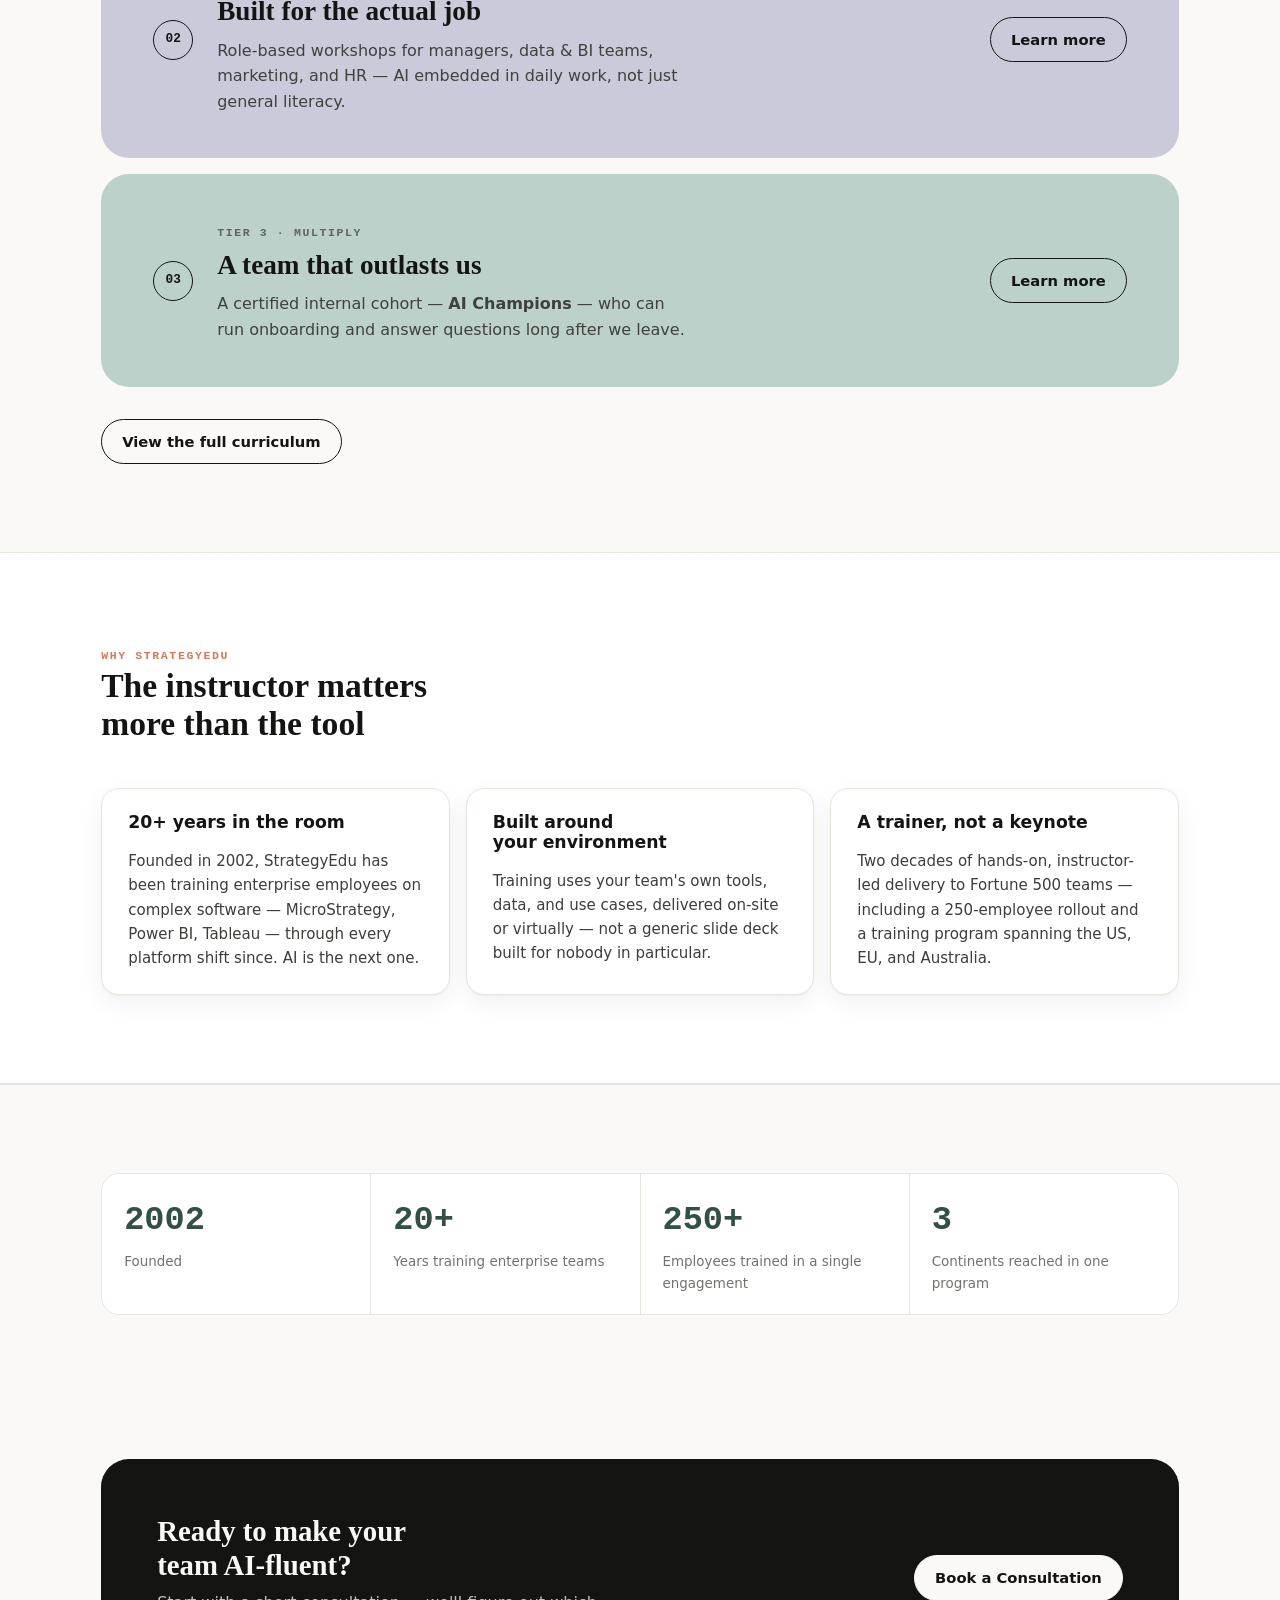
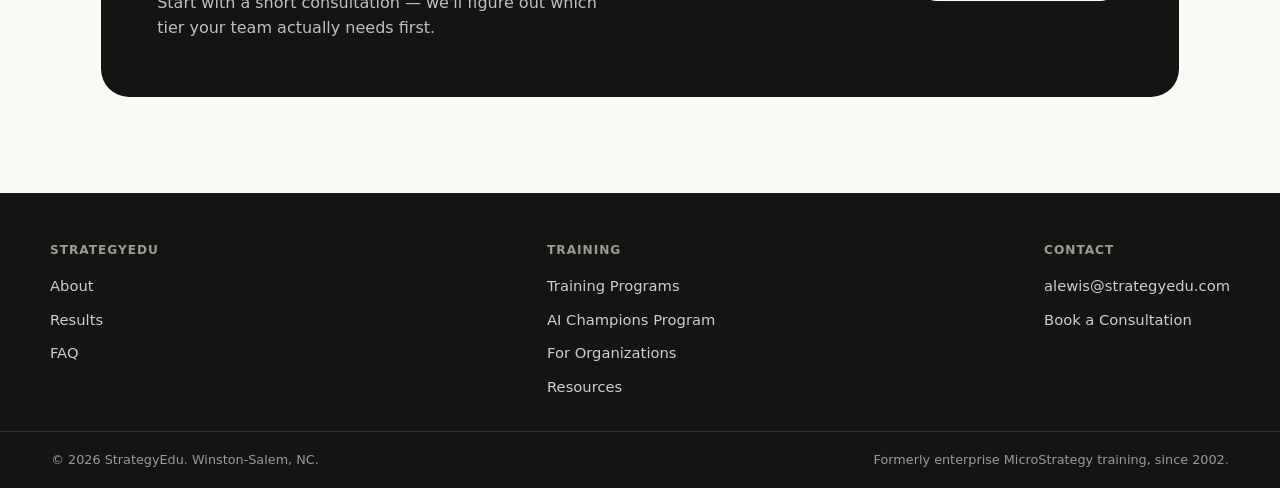
==== commit af54e8f7: "Match Anthropic's site style more closely: black CTA buttons, dark footer, color-block panels - .btn" ====
--- a/index.html
+++ b/index.html
@@ -65,21 +65,33 @@
         <p class="lede">Employees who have never used AI at work aren't one audience. The curriculum is sequenced so foundational safety and skill come first, role-specific application comes second, and internal capability comes last — so you need us less over time, on purpose.</p>
       </div>
 
-      <div class="path-track">
-        <div class="path-tier">
-          <div class="tier-label"><span class="eyebrow">Tier 1</span></div>
-          <h3 class="serif">Foundations</h3>
-          <p class="who">Every employee, no prior AI exposure assumed. Safe, confident, daily use — what AI is, how to prompt it well, and what never to paste into it.</p>
+      <div class="tier-panels">
+        <div class="tier-panel oat">
+          <span class="tier-index">01</span>
+          <div>
+            <span class="eyebrow">Tier 1 · Foundations</span>
+            <h3 class="serif">Every employee, no exceptions</h3>
+            <p>No prior AI exposure assumed. Safe, confident, daily use — what AI is, how to prompt it well, and what never to paste into it.</p>
+          </div>
+          <a class="btn" href="training-programs.html">Learn more</a>
         </div>
-        <div class="path-tier">
-          <div class="tier-label"><span class="eyebrow">Tier 2</span></div>
-          <h3 class="serif">Applied</h3>
-          <p class="who">Role-based workshops for managers, data &amp; BI teams, marketing, and HR — AI embedded in the actual job, not just general literacy.</p>
+        <div class="tier-panel heather">
+          <span class="tier-index">02</span>
+          <div>
+            <span class="eyebrow">Tier 2 · Applied</span>
+            <h3 class="serif">Built for the actual job</h3>
+            <p>Role-based workshops for managers, data &amp; BI teams, marketing, and HR — AI embedded in daily work, not just general literacy.</p>
+          </div>
+          <a class="btn" href="training-programs.html">Learn more</a>
         </div>
-        <div class="path-tier">
-          <div class="tier-label"><span class="eyebrow">Tier 3</span></div>
-          <h3 class="serif">Multiply</h3>
-          <p class="who">A certified internal cohort — <strong>AI Champions</strong> — who can run onboarding and answer questions long after we leave.</p>
+        <div class="tier-panel cactus">
+          <span class="tier-index">03</span>
+          <div>
+            <span class="eyebrow">Tier 3 · Multiply</span>
+            <h3 class="serif">A team that outlasts us</h3>
+            <p>A certified internal cohort — <strong>AI Champions</strong> — who can run onboarding and answer questions long after we leave.</p>
+          </div>
+          <a class="btn" href="ai-champions.html">Learn more</a>
         </div>
       </div>
 
--- a/assets/css/style.css
+++ b/assets/css/style.css
@@ -14,7 +14,16 @@
   --line-strong: #D1CFC5;
   --shadow: 0 1px 2px rgba(20,20,19,0.04), 0 8px 24px rgba(20,20,19,0.06);
   --radius: 10px;
+  --radius-lg: 28px;
   --content-w: 1180px;
+
+  /* Fixed panel colors — same in light and dark, text inside is always dark ink */
+  --panel-oat: #E3DACC;
+  --panel-heather: #CBCADB;
+  --panel-cactus: #BCD1CA;
+  --panel-sky: #6A9BCC;
+  --panel-ink: #141413;
+  --panel-ink-soft: #40403C;
 }
 
 @media (prefers-color-scheme: dark) {
@@ -142,8 +151,8 @@
 }
 .btn.primary { background: var(--ink); color: var(--paper); }
 .btn.primary:hover { opacity: 0.85; }
-.btn.accent { background: var(--accent); border-color: var(--accent); color: #fff; }
-.btn.accent:hover { opacity: 0.88; }
+.btn.accent { background: var(--ink); border-color: var(--ink); color: var(--paper); }
+.btn.accent:hover { opacity: 0.85; }
 
 .nav-toggle {
   display: none;
@@ -231,8 +240,8 @@
 .card {
   background: var(--paper-raised);
   border: 1px solid var(--line);
-  border-radius: var(--radius);
-  padding: 22px 24px;
+  border-radius: 18px;
+  padding: 24px 26px;
   box-shadow: var(--shadow);
   display: flex; flex-direction: column; gap: 8px;
 }
@@ -252,9 +261,41 @@
 .path-tier h3 { font-size: 1.2rem; margin-top: 6px; }
 .path-tier .who { color: var(--muted); font-size: 0.92rem; margin-top: 4px; max-width: 60ch; }
 
+/* ---------- Tier panels (big color-block sections, Home) ---------- */
+.tier-panels { display: flex; flex-direction: column; gap: 16px; }
+.tier-panel {
+  border-radius: var(--radius-lg);
+  padding: clamp(28px, 4vw, 44px) clamp(28px, 5vw, 52px);
+  color: var(--panel-ink);
+  display: grid;
+  grid-template-columns: auto 1fr auto;
+  align-items: center;
+  gap: 24px;
+}
+.tier-panel .eyebrow { color: var(--panel-ink-soft); opacity: 0.75; }
+.tier-panel h3 { color: var(--panel-ink); font-size: clamp(1.3rem, 2.4vw, 1.7rem); margin: 6px 0 0; }
+.tier-panel p { color: var(--panel-ink-soft); margin: 10px 0 0; max-width: 46ch; }
+.tier-panel .tier-index {
+  font-family: ui-monospace, monospace; font-size: 0.8rem; font-weight: 700;
+  border: 1.5px solid var(--panel-ink); color: var(--panel-ink);
+  border-radius: 50%; width: 40px; height: 40px;
+  display: flex; align-items: center; justify-content: center; flex: none;
+}
+.tier-panel.oat { background: var(--panel-oat); }
+.tier-panel.heather { background: var(--panel-heather); }
+.tier-panel.cactus { background: var(--panel-cactus); }
+.tier-panel .btn {
+  border-color: var(--panel-ink); color: var(--panel-ink);
+  background: transparent; flex: none;
+}
+@media (max-width: 720px) {
+  .tier-panel { grid-template-columns: auto 1fr; }
+  .tier-panel .btn { display: none; }
+}
+
 .course-grid { margin-top: 18px; display: grid; grid-template-columns: repeat(auto-fill, minmax(260px, 1fr)); gap: 14px; }
 .course-card {
-  background: var(--paper-raised); border: 1px solid var(--line); border-radius: var(--radius);
+  background: var(--paper-raised); border: 1px solid var(--line); border-radius: 16px;
   padding: 18px 20px; box-shadow: var(--shadow); display: flex; flex-direction: column; gap: 8px; position: relative;
 }
 .course-card .code { font-family: ui-monospace, monospace; font-size: 0.72rem; color: var(--accent2); letter-spacing: 0.04em; }
@@ -295,14 +336,14 @@
 .tl-item p { font-size: 0.92rem; color: var(--ink-soft); margin: 0; }
 
 /* ---------- Stat row ---------- */
-.stat-row { display: grid; grid-template-columns: repeat(auto-fit, minmax(160px, 1fr)); gap: 1px; background: var(--line); border: 1px solid var(--line); border-radius: var(--radius); overflow: hidden; }
+.stat-row { display: grid; grid-template-columns: repeat(auto-fit, minmax(160px, 1fr)); gap: 1px; background: var(--line); border: 1px solid var(--line); border-radius: 18px; overflow: hidden; }
 .stat { background: var(--paper-raised); padding: 20px 22px; }
 .stat .n { font-size: clamp(1.5rem, 3vw, 2.1rem); font-weight: 700; font-family: ui-monospace, monospace; color: var(--accent2); }
 .stat .k { margin-top: 4px; font-size: 0.84rem; color: var(--muted); }
 
 /* ---------- FAQ (details/summary) ---------- */
 .faq-list { display: flex; flex-direction: column; gap: 10px; }
-.faq-item { background: var(--paper-raised); border: 1px solid var(--line); border-radius: var(--radius); padding: 4px 22px; }
+.faq-item { background: var(--paper-raised); border: 1px solid var(--line); border-radius: 16px; padding: 4px 22px; }
 .faq-item summary {
   cursor: pointer; padding: 16px 0; font-weight: 600; font-size: 1rem;
   list-style: none; display: flex; justify-content: space-between; align-items: center; gap: 16px;
@@ -316,7 +357,7 @@
 /* ---------- CTA banner ---------- */
 .cta-banner {
   background: var(--ink); color: var(--paper);
-  border-radius: 16px;
+  border-radius: var(--radius-lg);
   padding: clamp(32px, 6vw, 56px);
   display: flex; flex-wrap: wrap; align-items: center; justify-content: space-between; gap: 24px;
 }
@@ -353,17 +394,19 @@
 .step p { margin: 6px 0 0; font-size: 0.94rem; color: var(--ink-soft); }
 
 /* ---------- Footer ---------- */
-.site-footer { border-top: 1px solid var(--line); margin-top: 40px; }
-.site-footer .shell { padding: 44px 0 32px; display: flex; flex-wrap: wrap; gap: 32px; justify-content: space-between; }
+/* Always dark, regardless of light/dark theme — mirrors the fixed dark
+   footer band used against a light page. */
+.site-footer { background: #141413; margin-top: 40px; }
+.site-footer .shell { padding: 48px 0 32px; display: flex; flex-wrap: wrap; gap: 32px; justify-content: space-between; }
 .site-footer .col { display: flex; flex-direction: column; gap: 10px; min-width: 180px; }
-.site-footer .col h5 { font-size: 0.76rem; letter-spacing: 0.08em; text-transform: uppercase; color: var(--muted); margin: 0 0 4px; }
-.site-footer a { border: none; color: var(--ink-soft); font-size: 0.92rem; }
-.site-footer a:hover { color: var(--ink); }
+.site-footer .col h5 { font-size: 0.76rem; letter-spacing: 0.08em; text-transform: uppercase; color: #9C9A92; margin: 0 0 4px; }
+.site-footer a { border: none; color: #D1CFC5; font-size: 0.92rem; }
+.site-footer a:hover { color: #FAF9F5; }
 .foot-bottom {
-  border-top: 1px solid var(--line);
+  border-top: 1px solid #33332F;
   padding: 18px clamp(20px, 4vw, 56px);
   display: flex; justify-content: space-between; flex-wrap: wrap; gap: 8px;
-  color: var(--muted); font-size: 0.8rem;
+  color: #9C9A92; font-size: 0.8rem;
 }
 
 @media (prefers-reduced-motion: reduce) {
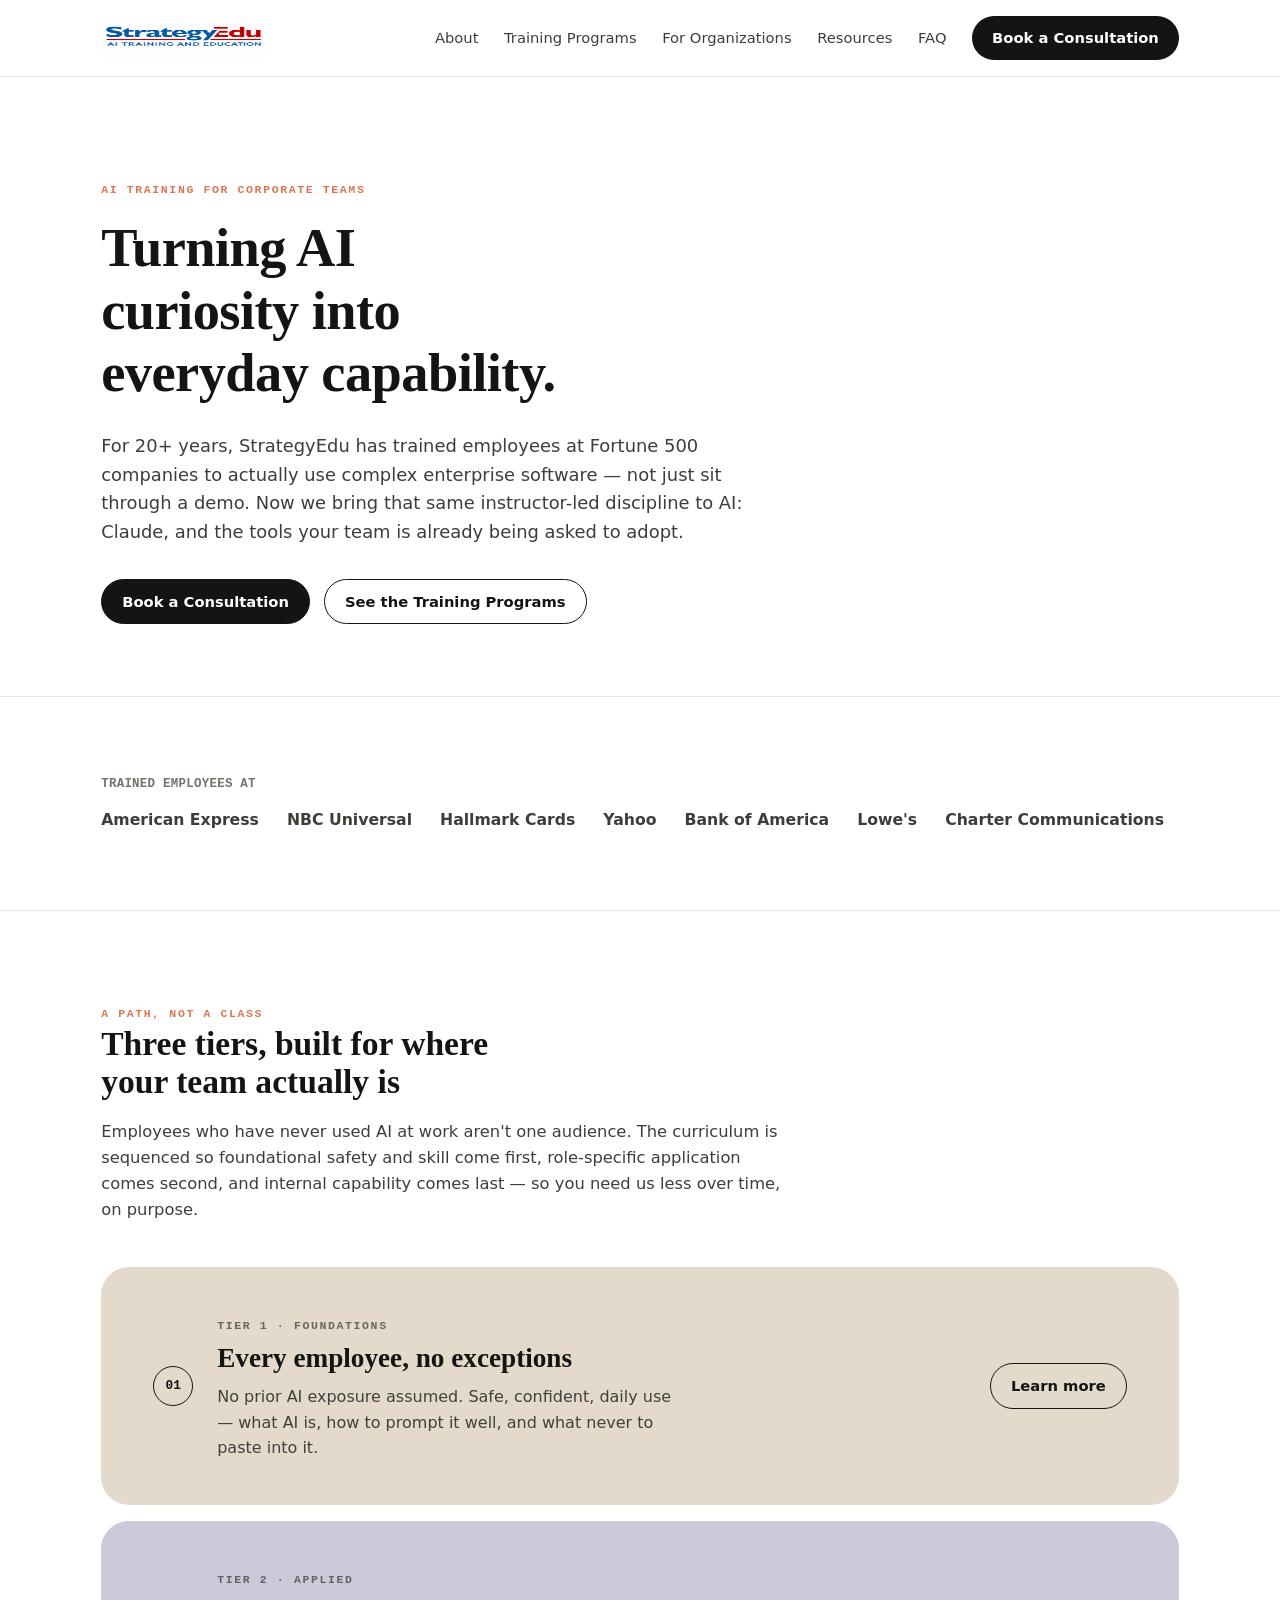
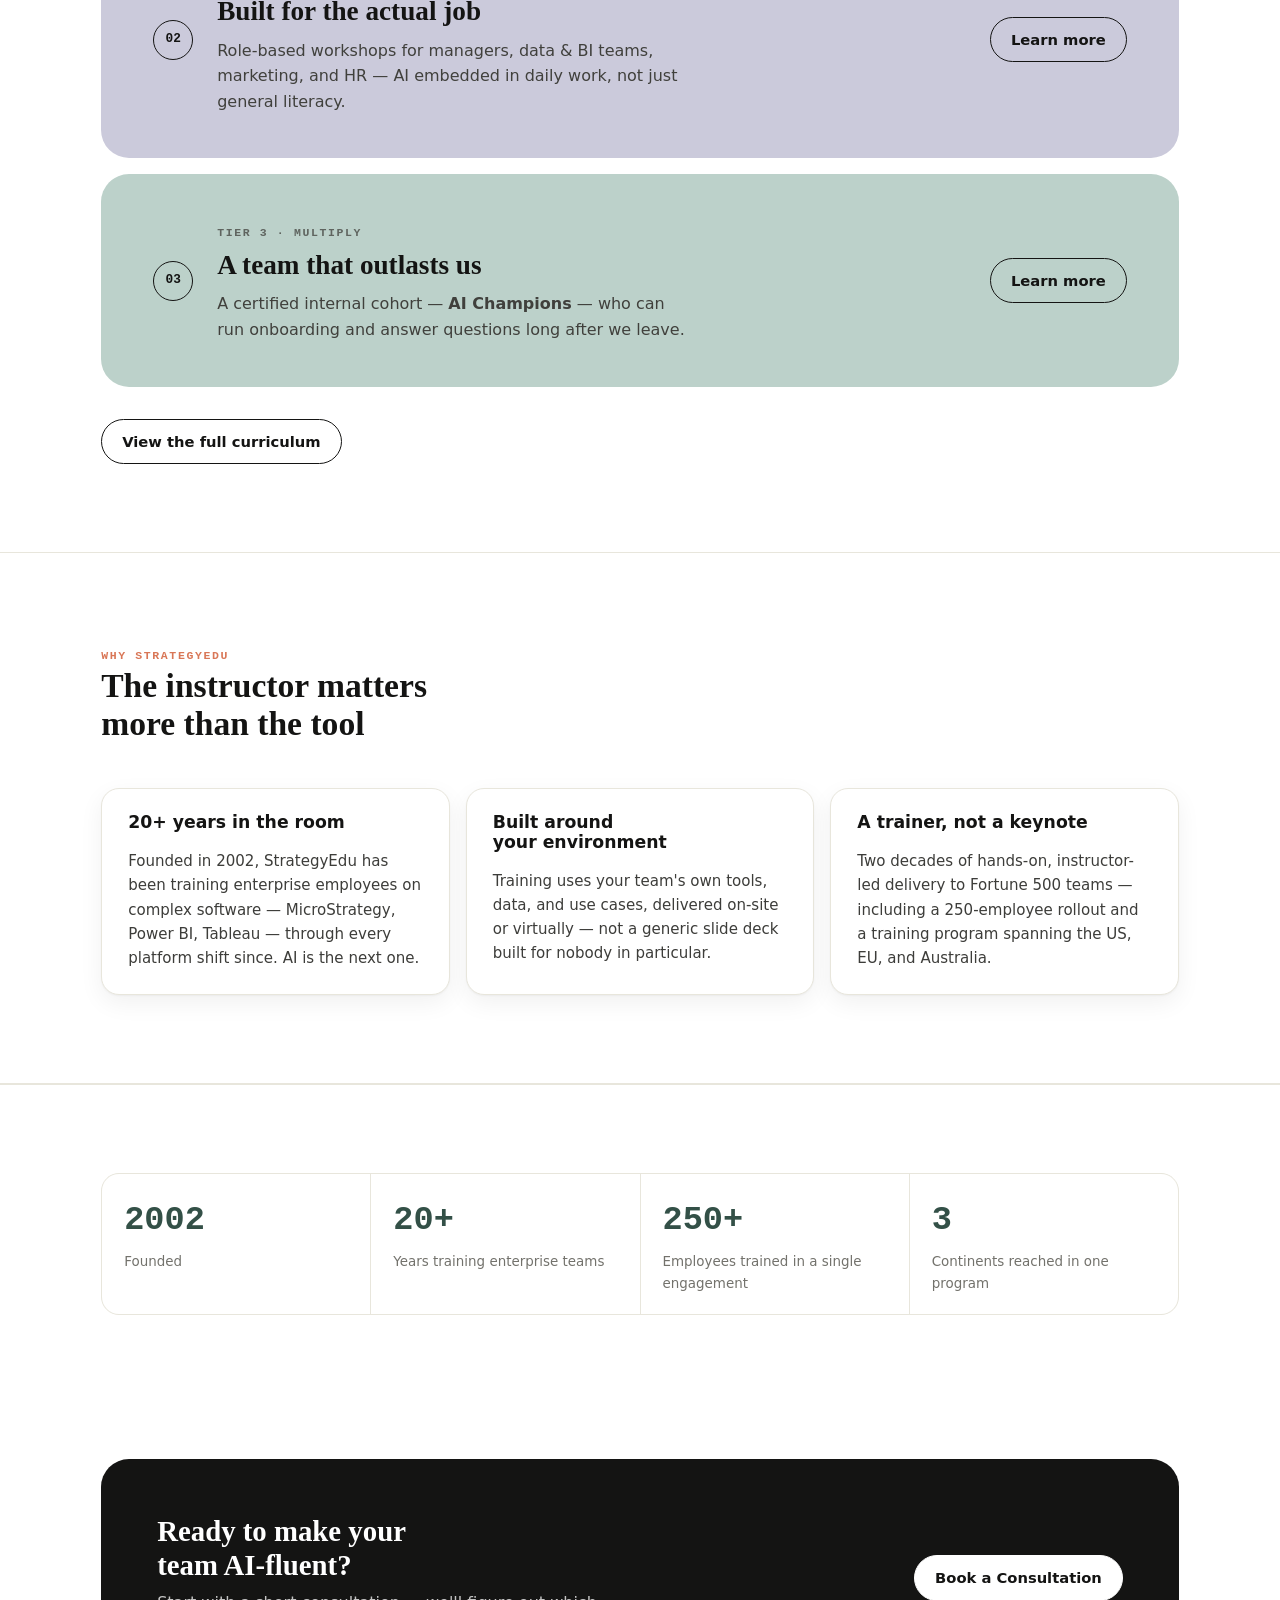
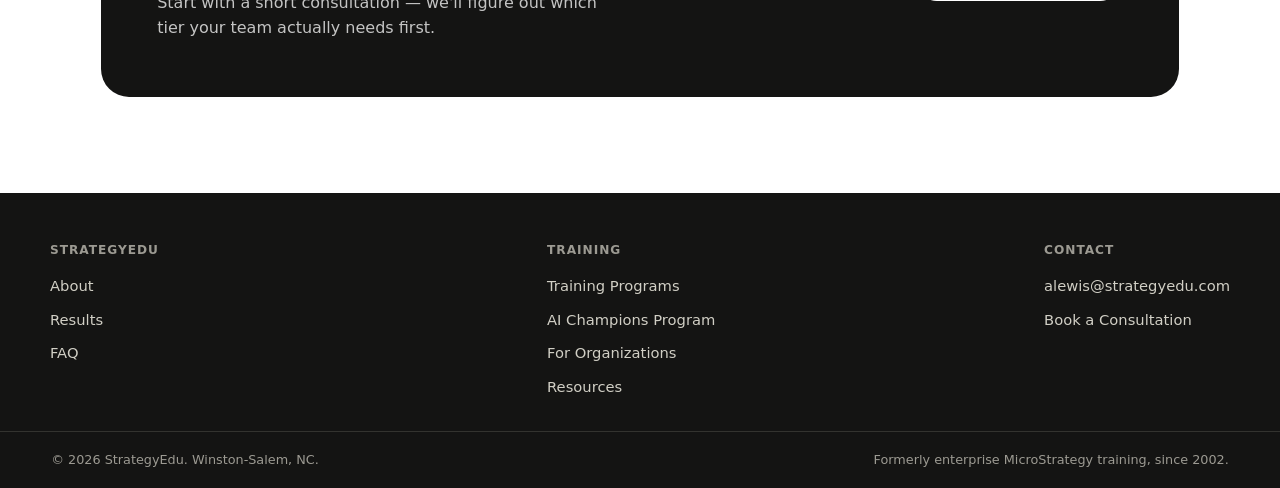
==== commit cb9bd869: "Replace logo image with new PNG version Updated all page references from strategy-edu-logo.jpg to th" ====
--- a/index.html
+++ b/index.html
@@ -11,7 +11,7 @@
 
 <header class="site-header">
   <div class="shell">
-    <a class="brand" href="index.html"><img src="assets/img/strategy-edu-logo.jpg" alt="StrategyEdu — Business Intelligence Education" width="164" height="40"></a>
+    <a class="brand" href="index.html"><img src="assets/img/strategy-edu-logo.png" alt="StrategyEdu — Business Intelligence Education" width="164" height="40"></a>
     <button class="nav-toggle" aria-label="Toggle navigation" aria-expanded="false">
       <svg viewBox="0 0 24 24" fill="none" stroke="currentColor" stroke-width="2"><path d="M3 6h18M3 12h18M3 18h18"/></svg>
     </button>
--- a/assets/css/style.css
+++ b/assets/css/style.css
@@ -1,7 +1,7 @@
 /* StrategyEdu — shared design system */
 
 :root {
-  --paper: #FAF9F5;
+  --paper: #FFFFFF;
   --paper-raised: #FFFFFF;
   --ink: #141413;
   --ink-soft: #3D3D3A;
@@ -17,30 +17,13 @@
   --radius-lg: 28px;
   --content-w: 1180px;
 
-  /* Fixed panel colors — same in light and dark, text inside is always dark ink */
+  /* Fixed panel colors, text inside is always dark ink */
   --panel-oat: #E3DACC;
   --panel-heather: #CBCADB;
   --panel-cactus: #BCD1CA;
   --panel-sky: #6A9BCC;
   --panel-ink: #141413;
   --panel-ink-soft: #40403C;
-}
-
-@media (prefers-color-scheme: dark) {
-  :root {
-    --paper: #191919;
-    --paper-raised: #232320;
-    --ink: #F5F4ED;
-    --ink-soft: #D1CFC5;
-    --muted: #9C9A92;
-    --accent: #E08F6B;
-    --accent-soft: #3A2A20;
-    --accent2: #6FB39E;
-    --accent2-soft: #20302B;
-    --line: #33332F;
-    --line-strong: #45443E;
-    --shadow: 0 1px 2px rgba(0,0,0,0.3), 0 8px 24px rgba(0,0,0,0.35);
-  }
 }
 
 * { box-sizing: border-box; }
@@ -119,8 +102,8 @@
   letter-spacing: -0.01em;
 }
 .brand img {
-  height: 34px;
-  width: auto;
+  height: 40px;
+  width: 164px;
   display: block;
 }
 nav.primary-nav {
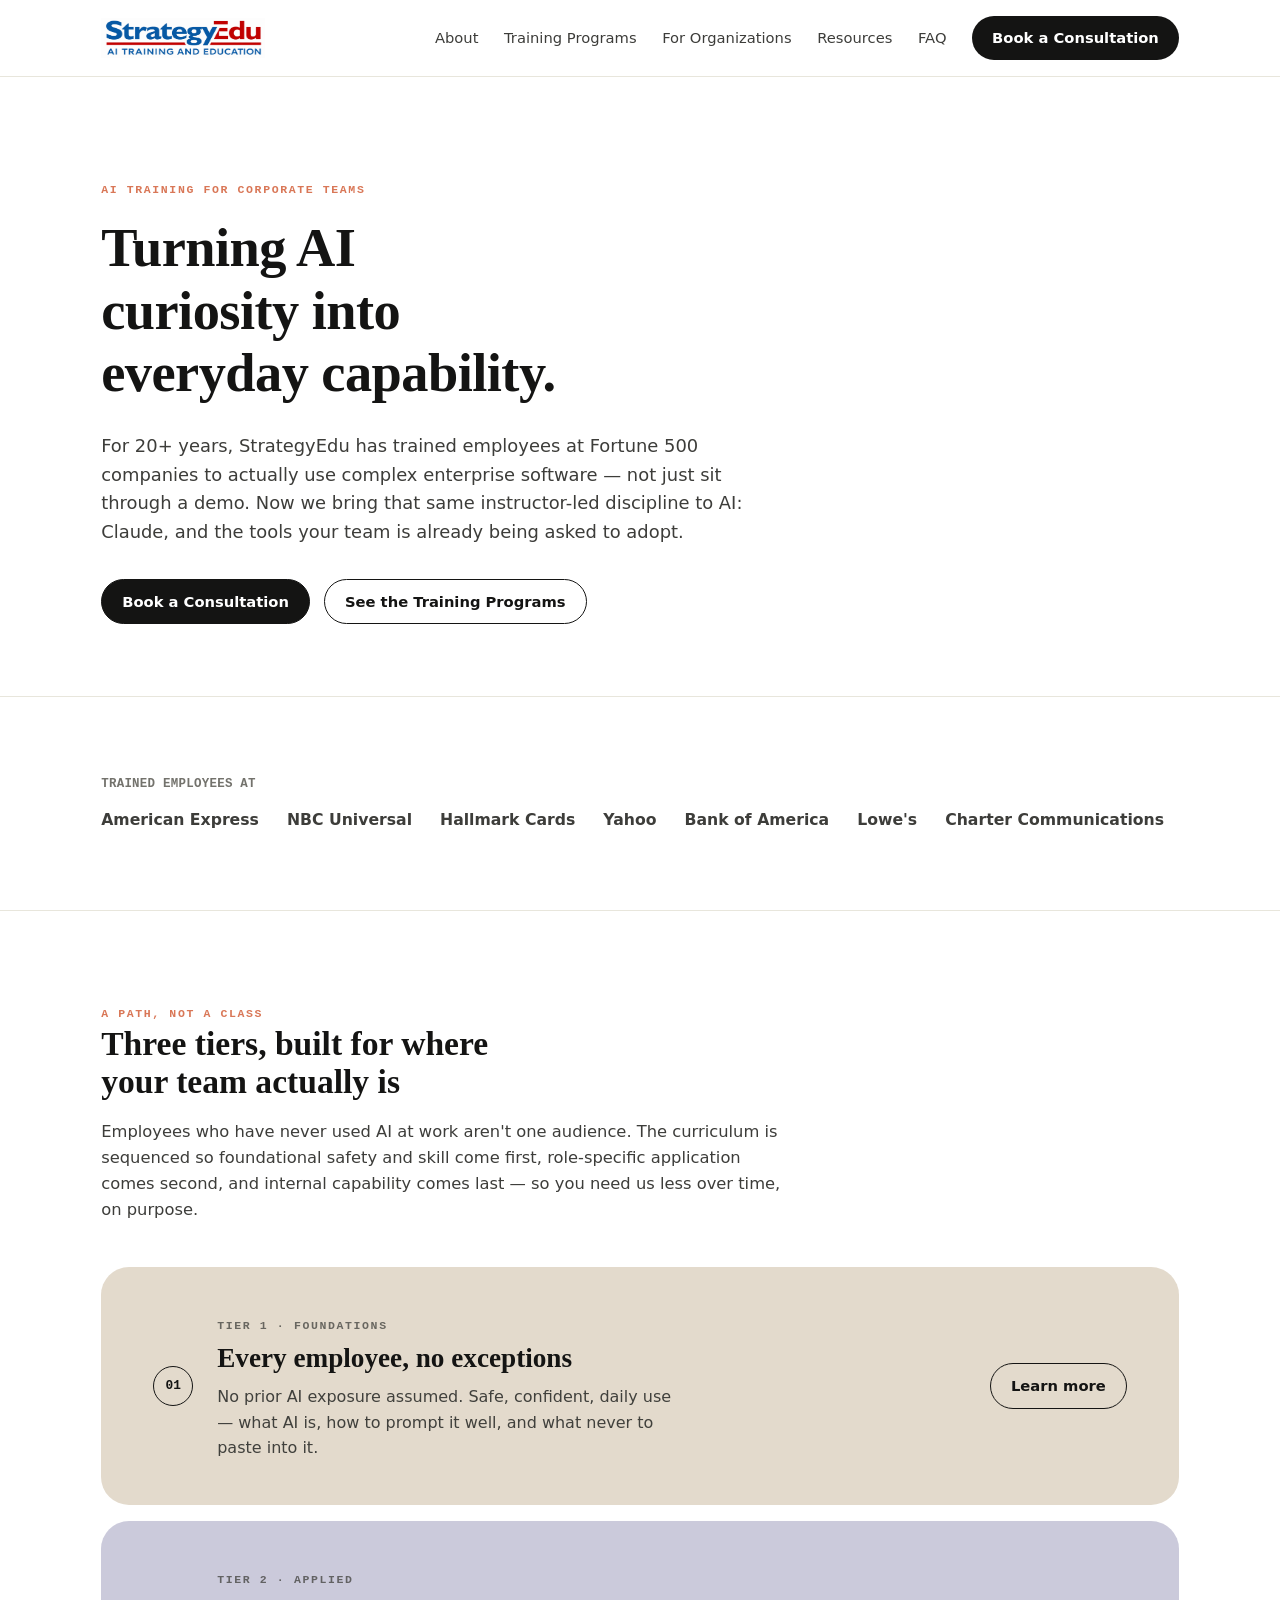
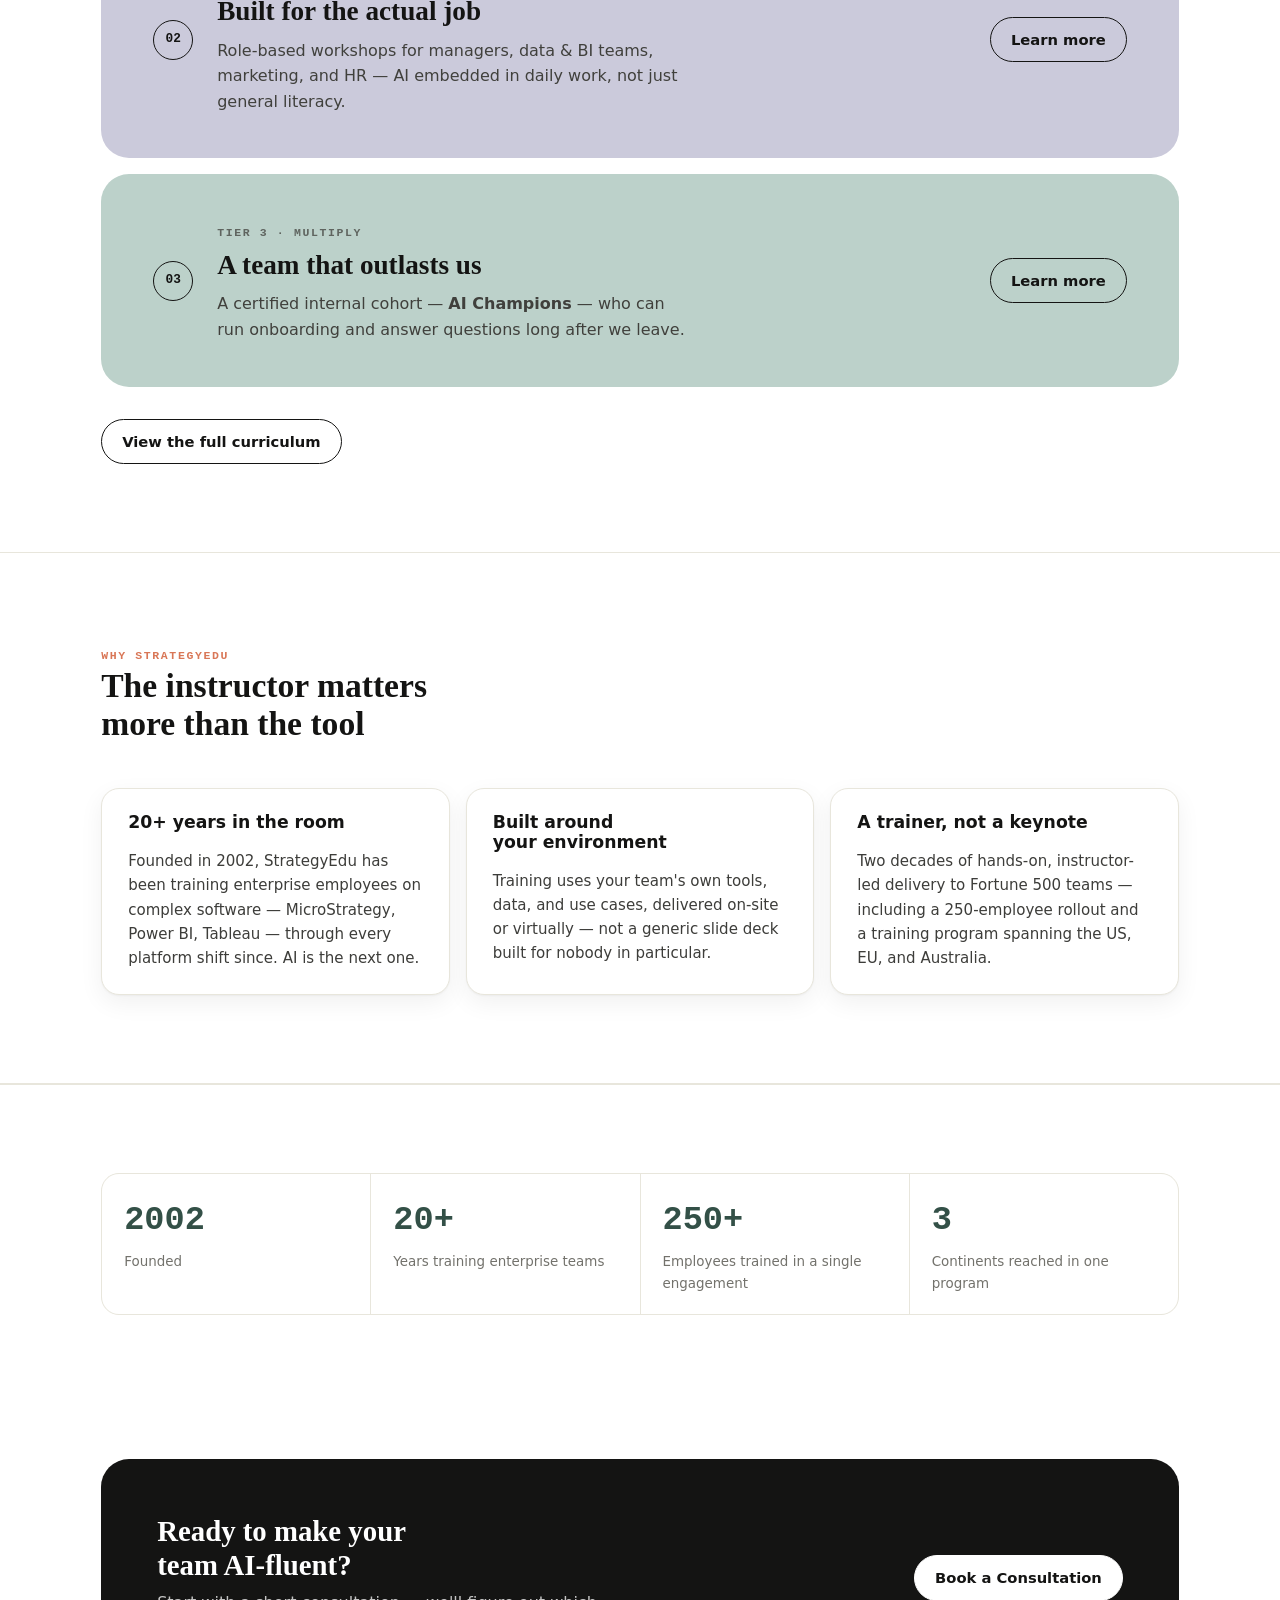
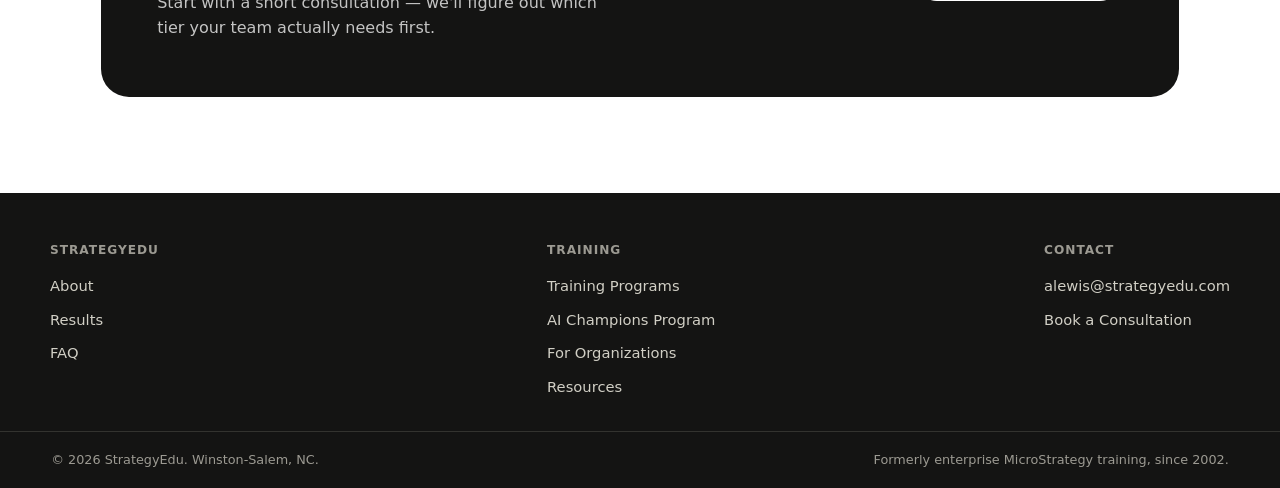
==== commit ace241be: "Rename logo file to strategy-edu-logo2.png Co-Authored-By: Claude Sonnet 5 <noreply@anthropic.com>" ====
--- a/index.html
+++ b/index.html
@@ -11,7 +11,7 @@
 
 <header class="site-header">
   <div class="shell">
-    <a class="brand" href="index.html"><img src="assets/img/strategy-edu-logo.png" alt="StrategyEdu — Business Intelligence Education" width="164" height="40"></a>
+    <a class="brand" href="index.html"><img src="assets/img/strategy-edu-logo2.png" alt="StrategyEdu — Business Intelligence Education" width="164" height="40"></a>
     <button class="nav-toggle" aria-label="Toggle navigation" aria-expanded="false">
       <svg viewBox="0 0 24 24" fill="none" stroke="currentColor" stroke-width="2"><path d="M3 6h18M3 12h18M3 18h18"/></svg>
     </button>
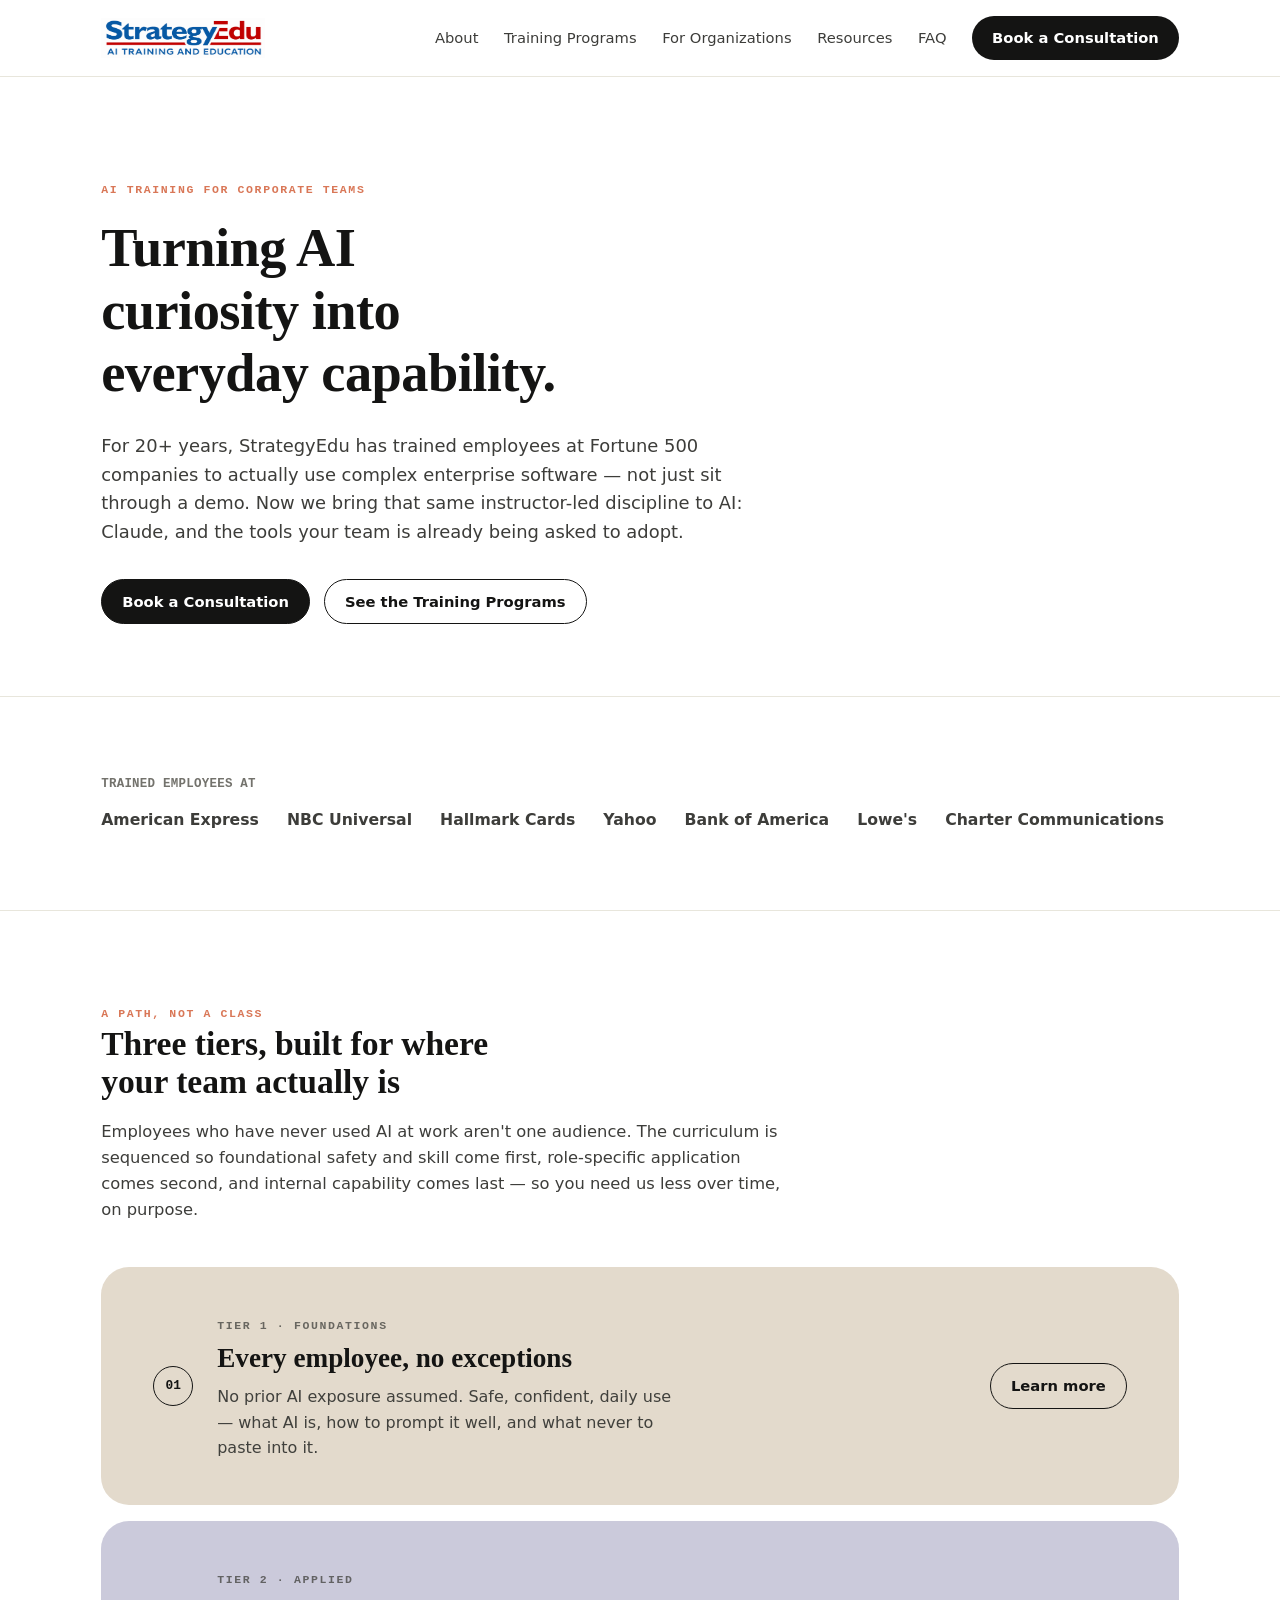
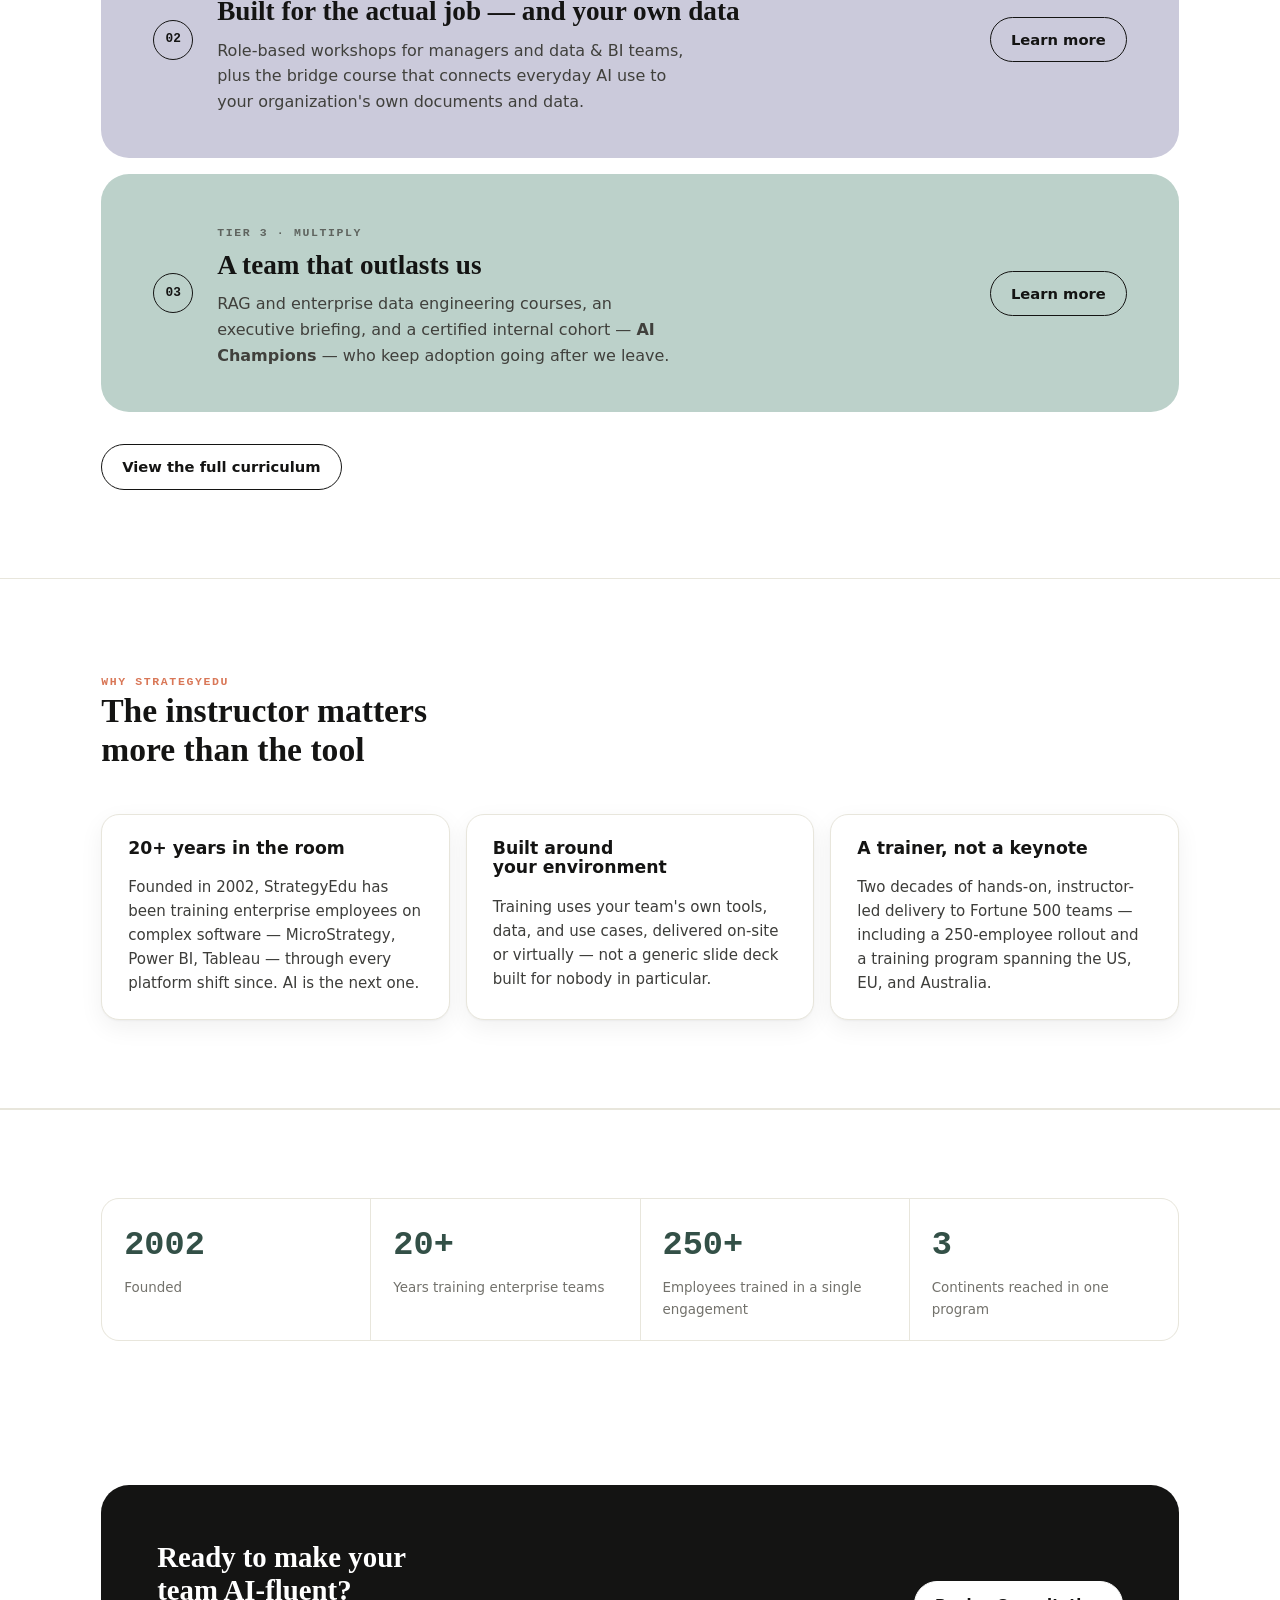
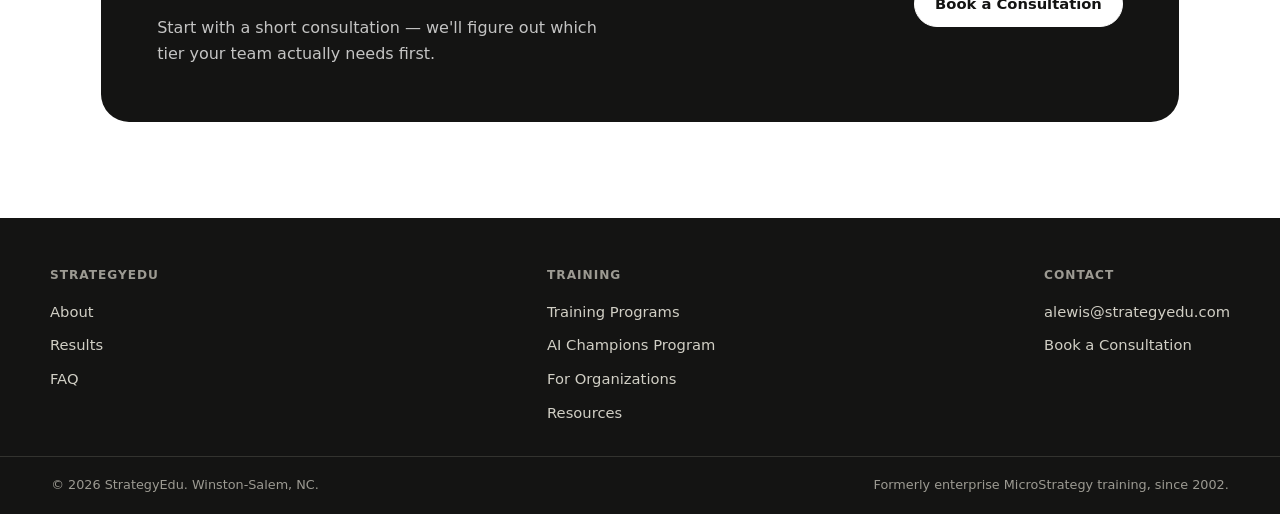
==== commit ac9ce898: "Reposition training catalog around AI Foundations -> Applied AI & Data -> AI Engineering Replaces th" ====
--- a/index.html
+++ b/index.html
@@ -73,25 +73,25 @@
             <h3 class="serif">Every employee, no exceptions</h3>
             <p>No prior AI exposure assumed. Safe, confident, daily use — what AI is, how to prompt it well, and what never to paste into it.</p>
           </div>
-          <a class="btn" href="training-programs.html">Learn more</a>
+          <a class="btn" href="training-programs.html#tier-1">Learn more</a>
         </div>
         <div class="tier-panel heather">
           <span class="tier-index">02</span>
           <div>
             <span class="eyebrow">Tier 2 · Applied</span>
-            <h3 class="serif">Built for the actual job</h3>
-            <p>Role-based workshops for managers, data &amp; BI teams, marketing, and HR — AI embedded in daily work, not just general literacy.</p>
+            <h3 class="serif">Built for the actual job — and your own data</h3>
+            <p>Role-based workshops for managers and data &amp; BI teams, plus the bridge course that connects everyday AI use to your organization's own documents and data.</p>
           </div>
-          <a class="btn" href="training-programs.html">Learn more</a>
+          <a class="btn" href="training-programs.html#tier-2">Learn more</a>
         </div>
         <div class="tier-panel cactus">
           <span class="tier-index">03</span>
           <div>
             <span class="eyebrow">Tier 3 · Multiply</span>
             <h3 class="serif">A team that outlasts us</h3>
-            <p>A certified internal cohort — <strong>AI Champions</strong> — who can run onboarding and answer questions long after we leave.</p>
+            <p>RAG and enterprise data engineering courses, an executive briefing, and a certified internal cohort — <strong>AI Champions</strong> — who keep adoption going after we leave.</p>
           </div>
-          <a class="btn" href="ai-champions.html">Learn more</a>
+          <a class="btn" href="training-programs.html#tier-3">Learn more</a>
         </div>
       </div>
 
--- a/assets/css/style.css
+++ b/assets/css/style.css
@@ -292,6 +292,34 @@
   font-family: ui-monospace, monospace; font-size: 0.6rem; letter-spacing: 0.08em; text-transform: uppercase;
   padding: 3px 8px; border-radius: 4px;
 }
+.course-card.signature { border-color: var(--accent2); }
+.course-card.signature::after {
+  content: 'Signature program'; position: absolute; top: -10px; right: 14px;
+  background: var(--accent2); color: #fff;
+  font-family: ui-monospace, monospace; font-size: 0.6rem; letter-spacing: 0.08em; text-transform: uppercase;
+  padding: 3px 8px; border-radius: 4px;
+}
+.course-card .pipeline { font-size: 0.72rem; line-height: 1.6; color: var(--accent2); }
+
+/* Topics accordion nested inside a course card */
+.course-topics { margin-top: auto; padding-top: 8px; border-top: 1px dashed var(--line); }
+.course-topics summary {
+  cursor: pointer; list-style: none; display: flex; align-items: center; justify-content: space-between; gap: 8px;
+  font-family: ui-monospace, monospace; font-size: 0.7rem; letter-spacing: 0.06em; text-transform: uppercase; color: var(--accent2);
+}
+.course-topics summary::-webkit-details-marker { display: none; }
+.course-topics summary::after { content: '+'; color: var(--accent); font-size: 1rem; flex: none; }
+.course-topics[open] summary::after { content: '\2212'; }
+.course-topics ul { margin: 10px 0 0; padding-left: 18px; display: flex; flex-direction: column; gap: 5px; }
+.course-topics li { font-size: 0.83rem; color: var(--ink-soft); }
+
+/* ---------- Flow line (progression / pipeline text) ---------- */
+.flow-line { margin-top: 18px; font-size: 0.8rem; color: var(--muted); display: flex; flex-wrap: wrap; gap: 6px 8px; }
+.flow-line .arrow { color: var(--accent); }
+
+/* ---------- Tag row (custom workshop examples) ---------- */
+.tag-row { display: flex; flex-wrap: wrap; gap: 10px; margin-top: 22px; }
+.tag { background: var(--accent2-soft); color: var(--accent2); font-weight: 600; font-size: 0.82rem; padding: 8px 16px; border-radius: 999px; }
 
 /* ---------- Thesis pull-quote ---------- */
 .thesis {
